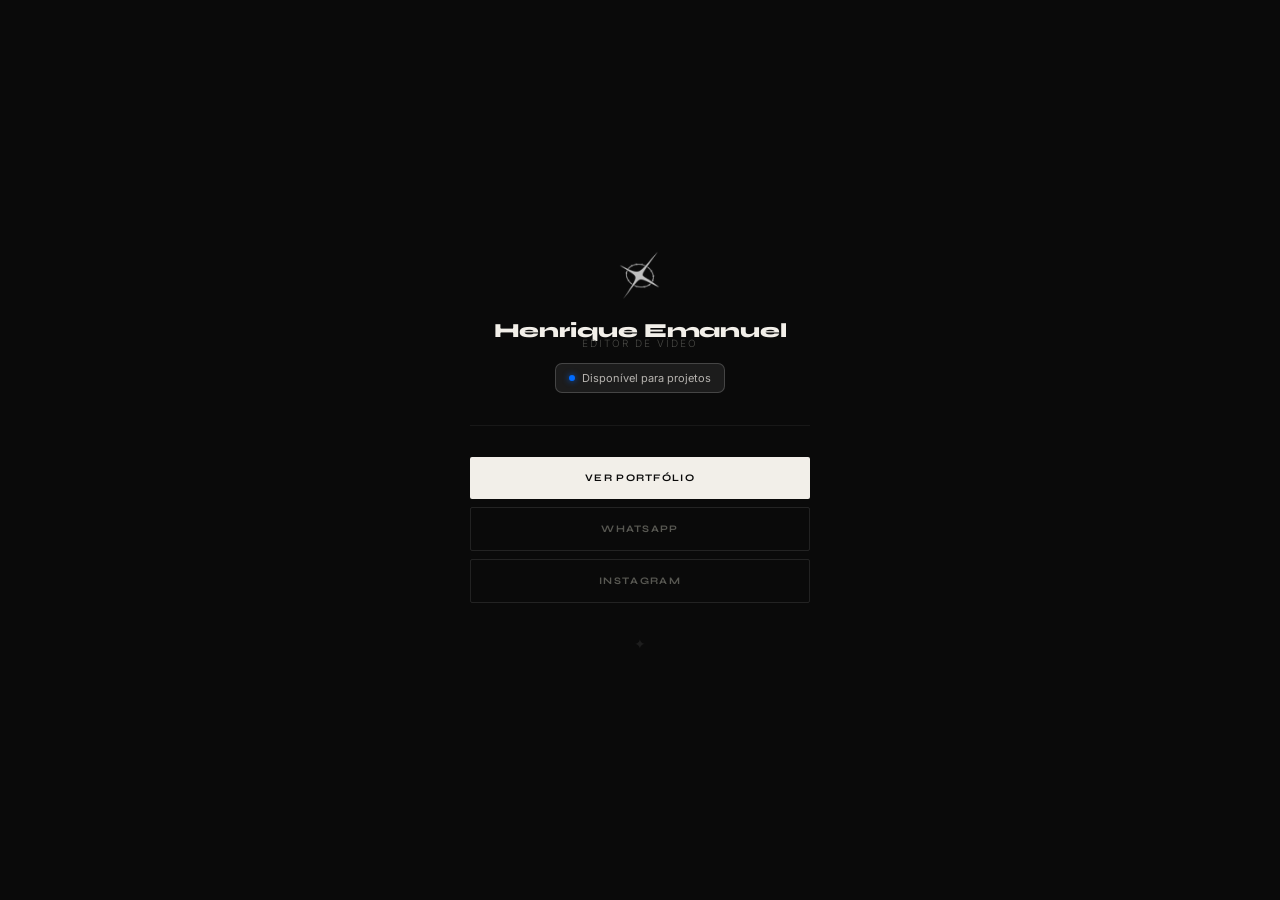
==== links.html @ 3430595b "Update links.html" ====
<!DOCTYPE html>
<html lang="pt-BR">
<head>
<meta charset="UTF-8">
<meta name="viewport" content="width=device-width, initial-scale=1.0">
<title>Henrique Emanuel — Links</title>
<meta name="description" content="Links oficiais de Henrique Emanuel, editor de vídeos especializado em conteúdo estratégico, estética visual e resultados.">
<link rel="canonical" href="https://henriquemnl7.github.io/henriqueemanuel-/links.html">
<meta property="og:type" content="website">
<meta property="og:title" content="Henrique Emanuel — Links">
<meta property="og:description" content="Acesse portfólio, Instagram e contato oficial de Henrique Emanuel.">
<meta property="og:url" content="https://henriquemnl7.github.io/henriqueemanuel-/links.html">
<meta property="og:site_name" content="Henrique Emanuel">
<meta property="og:image" content="https://henriquemnl7.github.io/henriqueemanuel-/assets/og-image.png">
<meta property="og:image:width" content="1200">
<meta property="og:image:height" content="630">
<meta property="og:image:alt" content="Henrique Emanuel — Links oficiais">
<meta name="twitter:card" content="summary_large_image">
<meta name="twitter:title" content="Henrique Emanuel — Links">
<meta name="twitter:description" content="Portfólio, Instagram e contato oficial de Henrique Emanuel.">
<meta name="twitter:image" content="https://henriquemnl7.github.io/henriqueemanuel-/assets/og-image.png">
<link rel="icon" href="assets/favicon.svg" type="image/svg+xml">
<script type="application/ld+json">
{
  "@context": "https://schema.org",
  "@type": "ProfilePage",
  "name": "Henrique Emanuel — Links",
  "url": "https://henriquemnl7.github.io/henriqueemanuel-/links.html",
  "mainEntity": {
    "@type": "Person",
    "name": "Henrique Emanuel",
    "jobTitle": "Editor de vídeos",
    "url": "https://henriquemnl7.github.io/henriqueemanuel-/",
    "sameAs": ["https://www.instagram.com/henr7que.editor"]
  }
}
</script>
<link href="https://fonts.googleapis.com/css2?family=Syne:wght@700;800&family=Inter:wght@300;400&display=swap" rel="stylesheet">
<style>
*, *::before, *::after { margin:0; padding:0; box-sizing:border-box; }
body {
  background: #0a0a0a;
  color: #f2efe9;
  font-family: 'Inter', sans-serif;
  min-height: 100svh;
  display: flex;
  align-items: center;
  justify-content: center;
  padding: 48px 24px;
  -webkit-font-smoothing: antialiased;
}

.container {
  width: 100%;
  max-width: 340px;
  display: flex;
  flex-direction: column;
  align-items: center;
  gap: 32px;
}

.profile {
  display: flex;
  flex-direction: column;
  align-items: center;
  gap: 14px;
  text-align: center;
}

.logo-wrap {
  width: 56px; height: 56px;
  display: flex; align-items: center; justify-content: center;
}

.logo-wrap img {
  width: 100%; height: 100%;
  object-fit: contain;
  filter: brightness(0) invert(1);
  opacity: 0.75;
}

.profile-name {
  font-family: 'Syne', sans-serif;
  font-weight: 800;
  font-size: 20px;
  letter-spacing: -0.01em;
  color: #f2efe9;
}

.profile-role {
  font-family: 'Inter', sans-serif;
  font-weight: 300;
  font-size: 10px;
  letter-spacing: 0.2em;
  text-transform: uppercase;
  color: #4a4a46;
  margin-top: -6px;
}

.badge {
  display: inline-flex;
  align-items: center;
  gap: 7px;
  background: rgba(255,255,255,0.075);
  border: 0.5px solid rgba(255,255,255,0.18);
  border-radius: 7px;
  padding: 7px 13px;
  font-family: 'Inter', sans-serif;
  font-size: 11px;
  font-weight: 400;
  color: rgba(242,239,233,0.72);
}

.badge-dot {
  width: 6px; height: 6px;
  border-radius: 50%;
  background: #006BFF;
  box-shadow: 0 0 6px rgba(0,107,255,0.8);
  flex-shrink: 0;
}

.divider {
  width: 100%;
  height: 0.5px;
  background: rgba(255,255,255,0.06);
}

.links {
  width: 100%;
  display: flex;
  flex-direction: column;
  gap: 8px;
}

.link-btn {
  display: flex;
  align-items: center;
  justify-content: center;
  width: 100%;
  padding: 15px 20px;
  border-radius: 2px;
  text-decoration: none;
  font-family: 'Syne', sans-serif;
  font-weight: 700;
  font-size: 10px;
  letter-spacing: 0.13em;
  text-transform: uppercase;
  transition: opacity .2s, border-color .2s, color .2s;
}

.link-primary {
  background: #f2efe9;
  color: #0a0a0a;
}
.link-primary:hover { opacity: 0.84; }

.link-outline {
  background: transparent;
  color: #585852;
  border: 0.5px solid rgba(255,255,255,0.1);
}
.link-outline:hover {
  color: #f2efe9;
  border-color: rgba(255,255,255,0.28);
}

.star {
  font-size: 14px;
  color: rgba(255,255,255,0.08);
}
</style>
</head>
<body>
<div class="container">

  <div class="profile">
    <div class="logo-wrap">
      <img src="[data-uri]" alt="Henrique Emanuel">
    </div>
    <div>
      <p class="profile-name">Henrique Emanuel</p>
      <p class="profile-role">Editor de Vídeo</p>
    </div>
    <div class="badge">
      <span class="badge-dot"></span>
      Disponível para projetos
    </div>
  </div>

  <div class="divider"></div>

  <div class="links">
    <a href="index.html" class="link-btn link-primary">Ver Portfólio</a>
    <a href="https://wa.me/5583996275255" target="_blank" rel="noopener" class="link-btn link-outline">WhatsApp</a>
    <a href="https://instagram.com/henr7que.editor" target="_blank" rel="noopener" class="link-btn link-outline">Instagram</a>
  </div>

  <div class="star">✦</div>

</div>
</body>
</html>
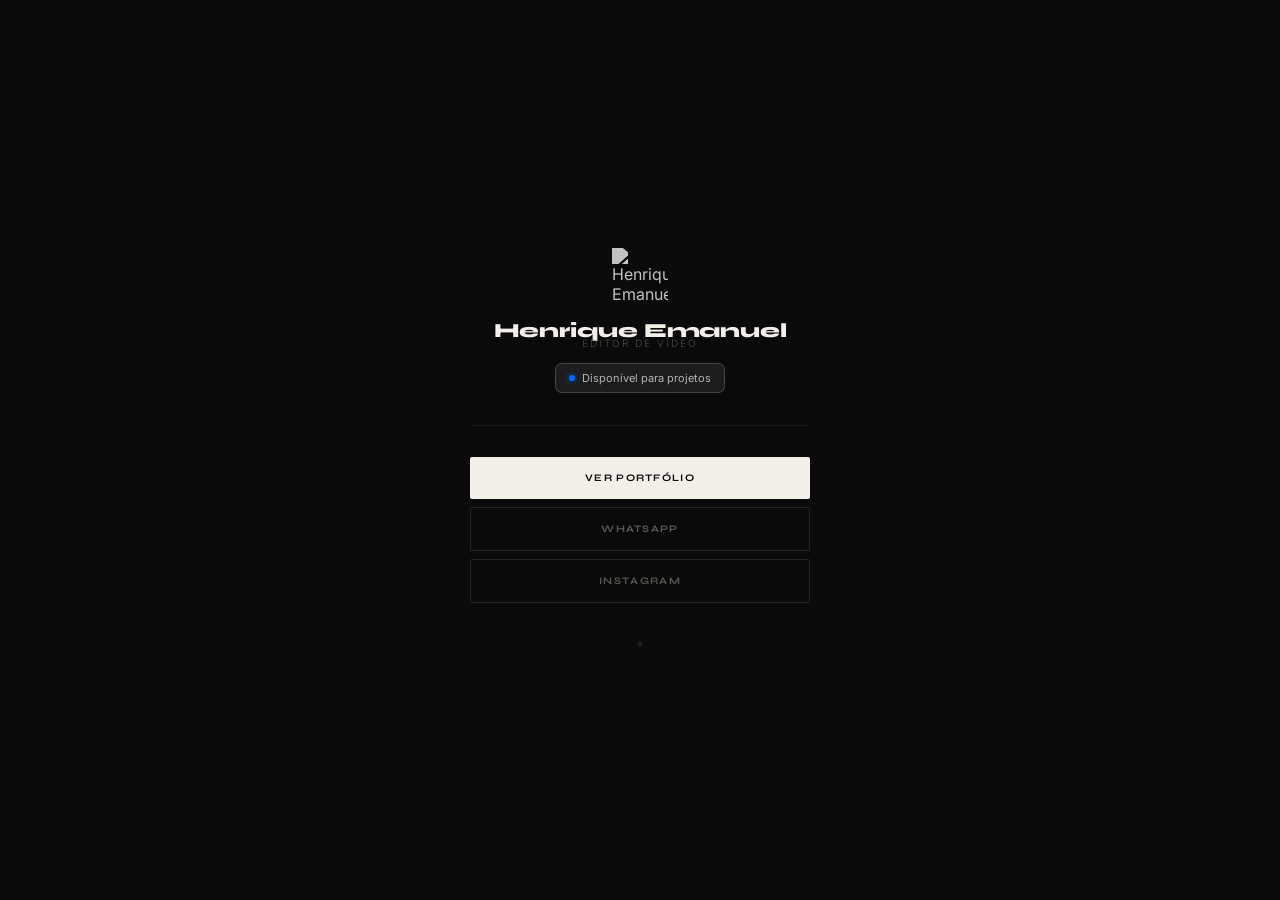
==== commit 494149bb: "Update links.html" ====
--- a/links.html
+++ b/links.html
@@ -175,7 +175,7 @@
 
   <div class="profile">
     <div class="logo-wrap">
-      <img src="[data-uri]" alt="Henrique Emanuel">
+      <img src="assets/logo-symbol.webp" alt="Henrique Emanuel" width="64" height="64" decoding="async" fetchpriority="high">
     </div>
     <div>
       <p class="profile-name">Henrique Emanuel</p>
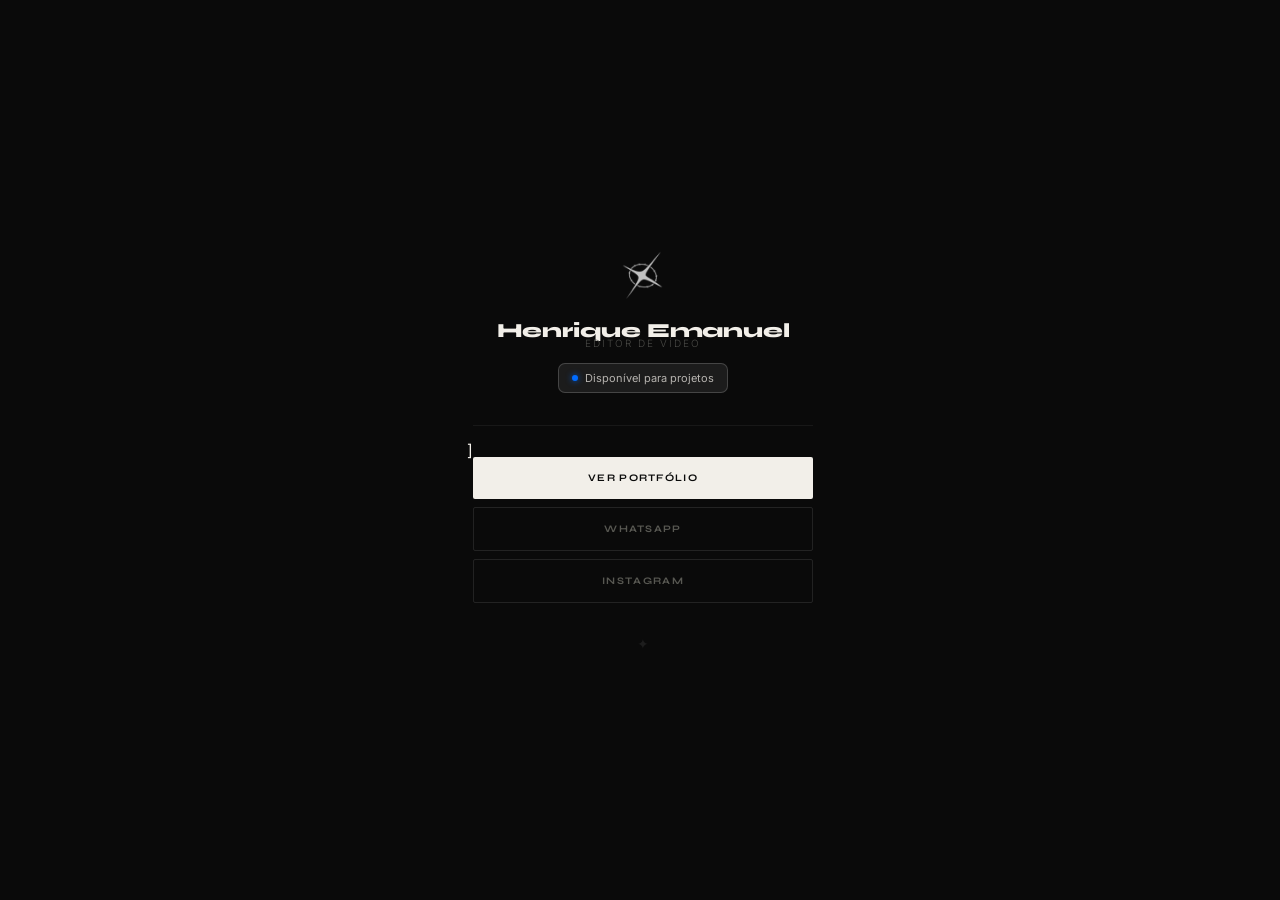
==== commit 8420ead7: "Update links.html" ====
--- a/links.html
+++ b/links.html
@@ -1,4 +1,6 @@
-<!DOCTYPE html>
+
+
+]<!DOCTYPE html>
 <html lang="pt-BR">
 <head>
 <meta charset="UTF-8">
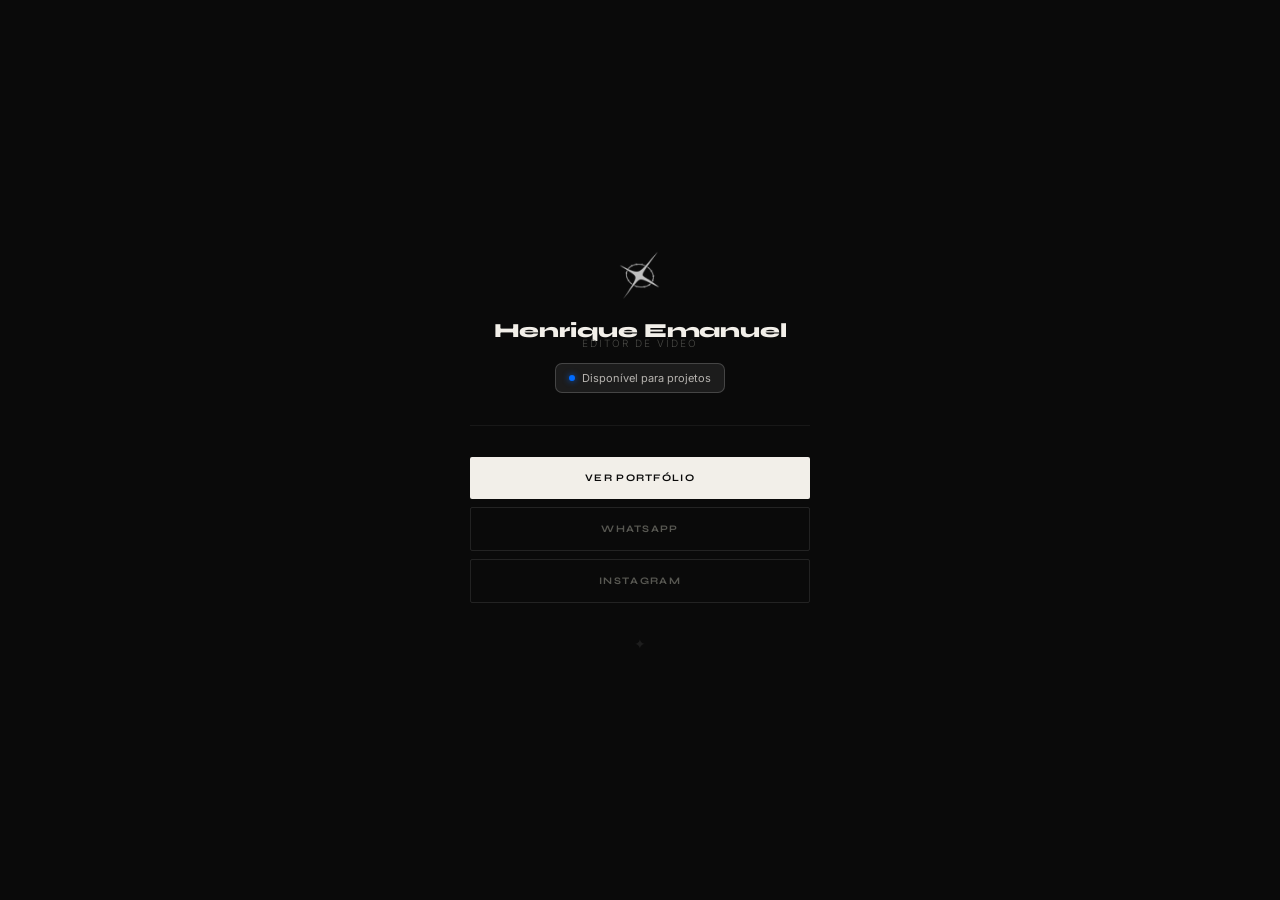
==== commit 985aa500: "Update links.html" ====
--- a/links.html
+++ b/links.html
@@ -1,6 +1,4 @@
-
-
-]<!DOCTYPE html>
+<!DOCTYPE html>
 <html lang="pt-BR">
 <head>
 <meta charset="UTF-8">
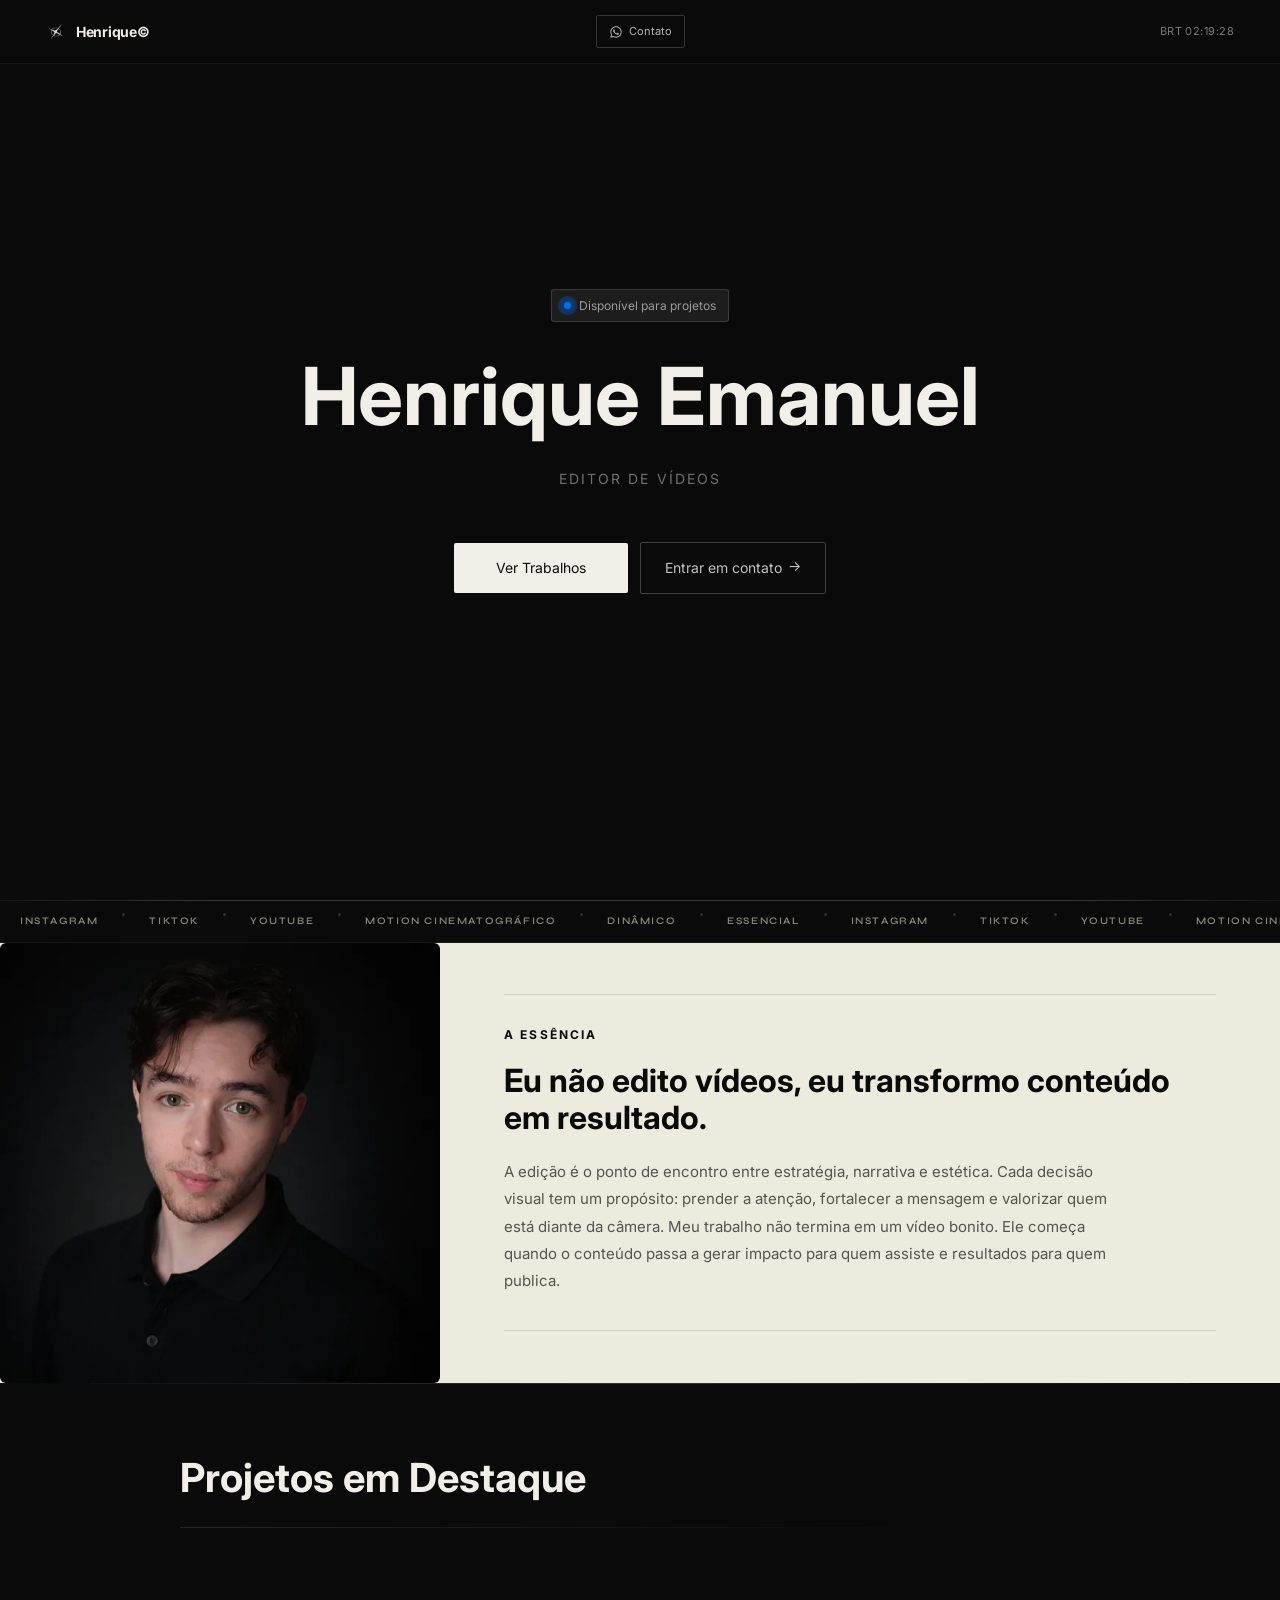
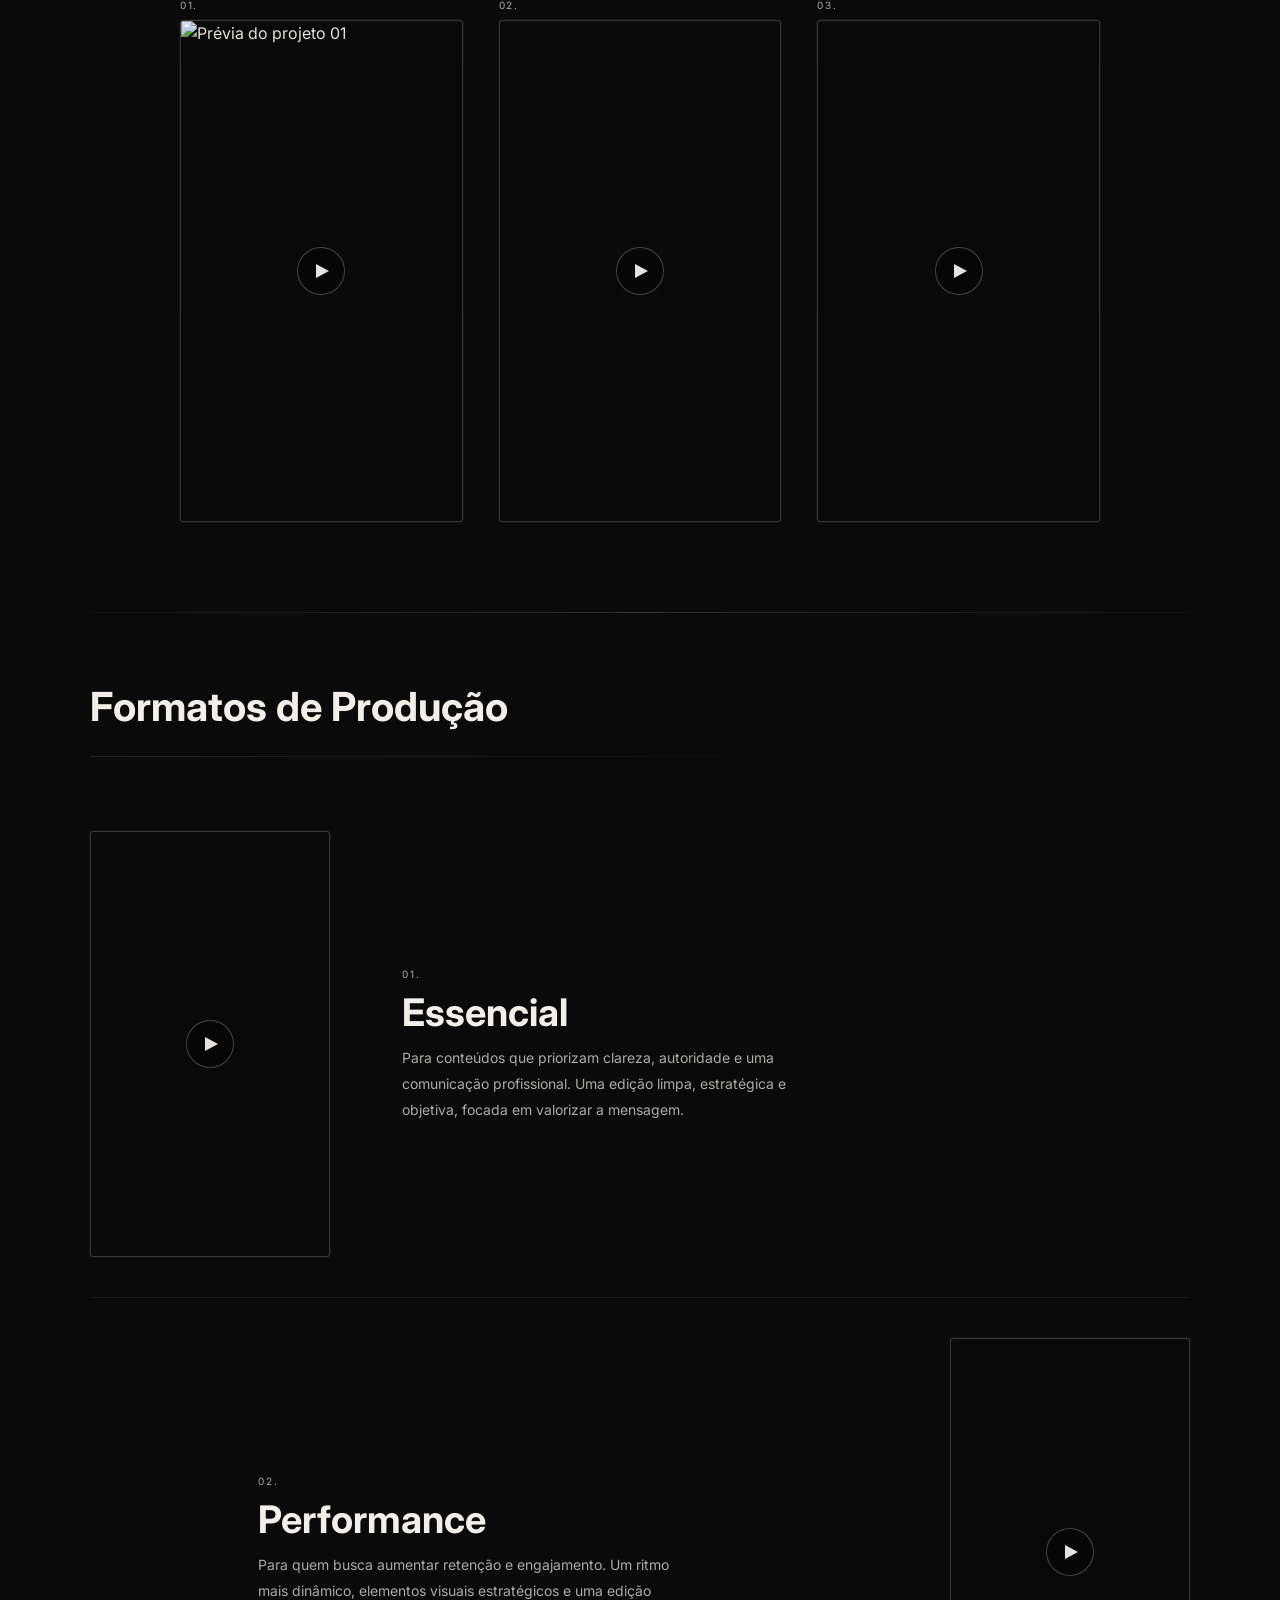
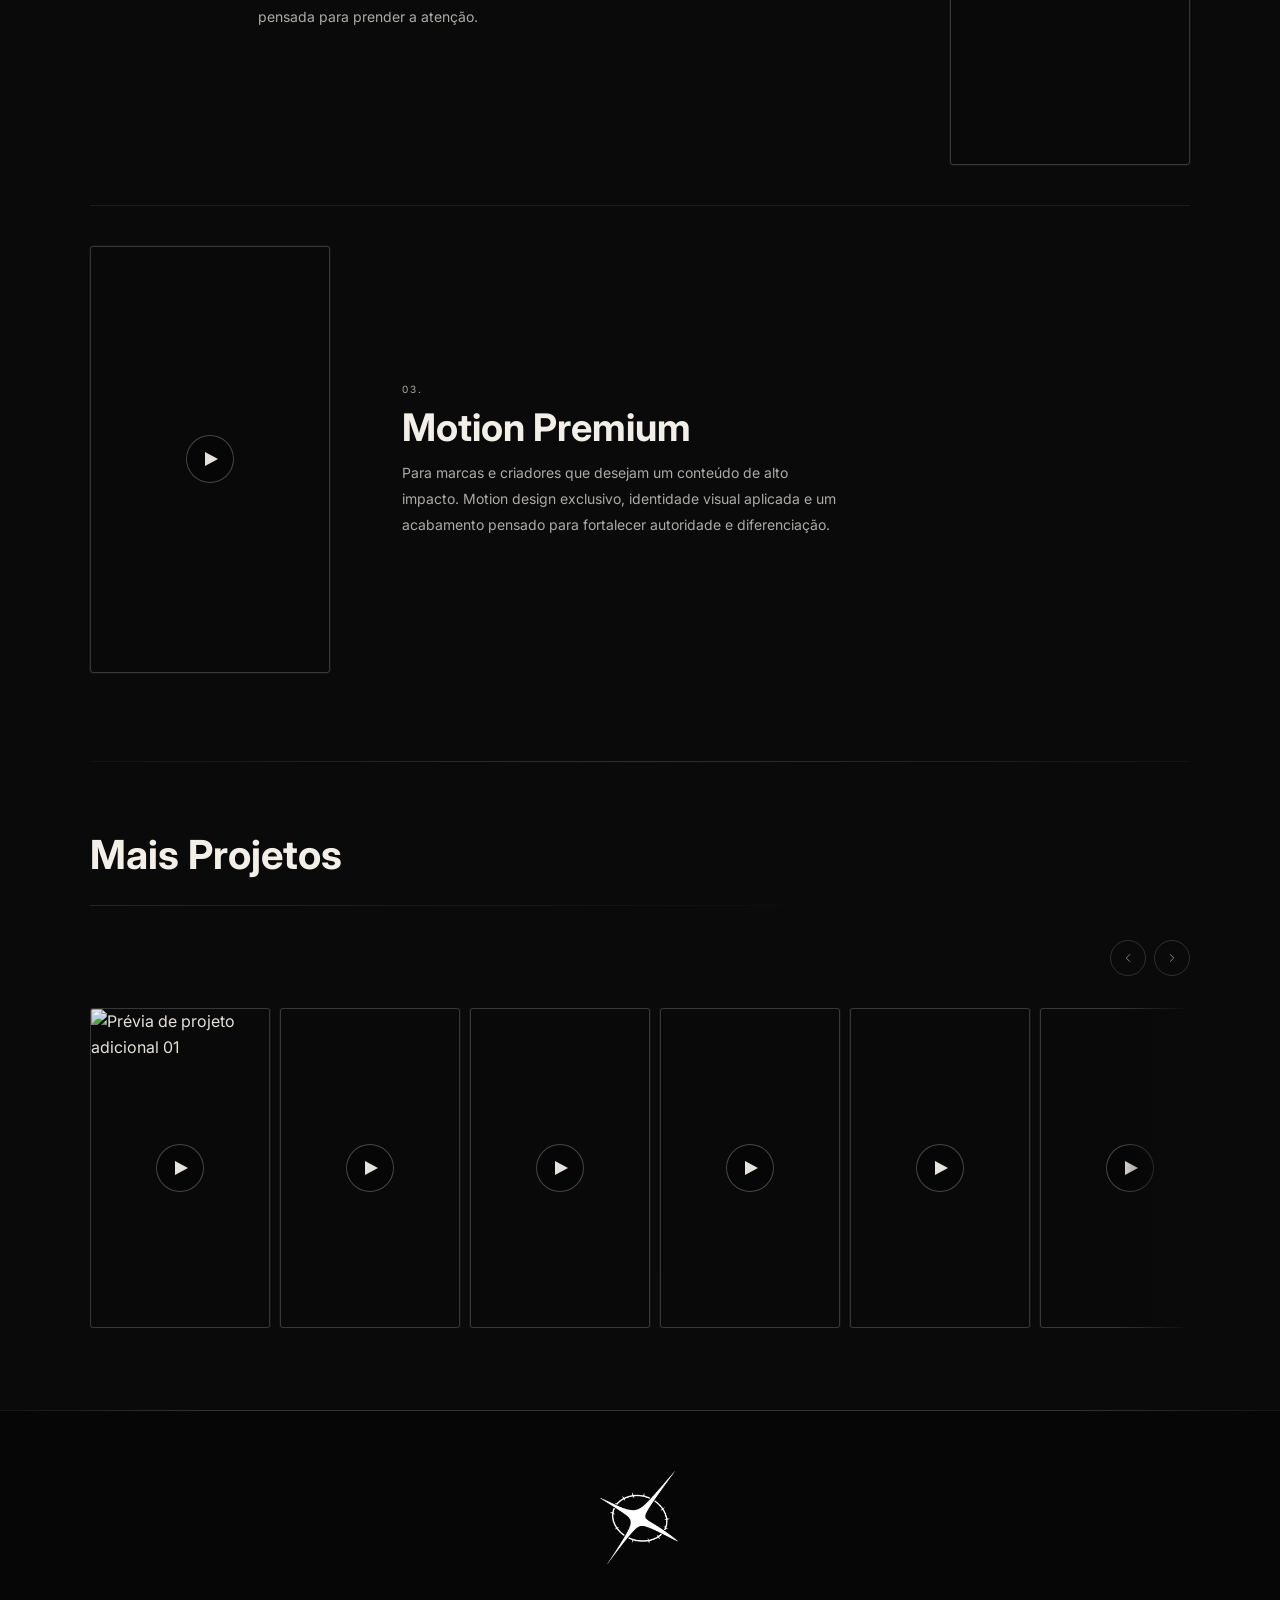
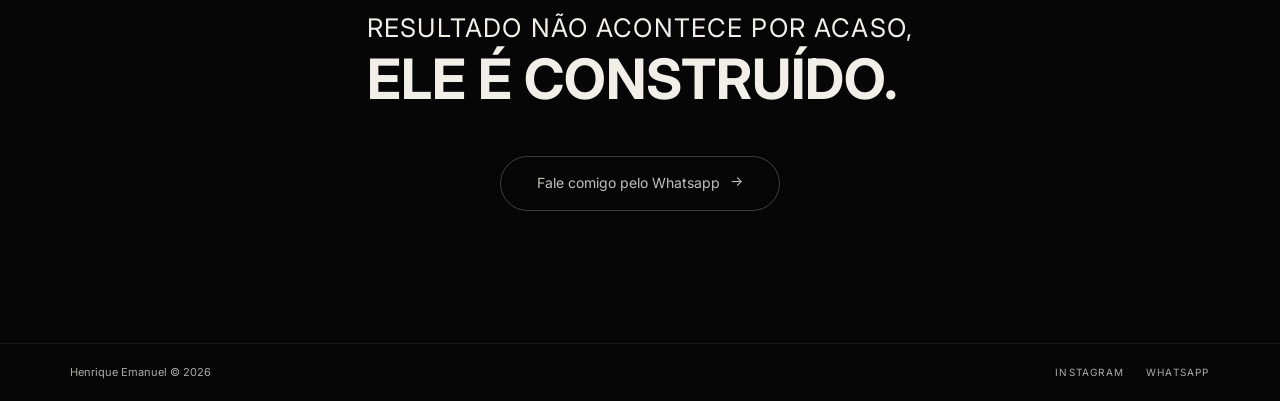
==== commit 1ad9f79f: "Update links.html" ====
--- a/links.html
+++ b/links.html
@@ -3,201 +3,1947 @@
 <head>
 <meta charset="UTF-8">
 <meta name="viewport" content="width=device-width, initial-scale=1.0">
-<title>Henrique Emanuel — Links</title>
-<meta name="description" content="Links oficiais de Henrique Emanuel, editor de vídeos especializado em conteúdo estratégico, estética visual e resultados.">
-<link rel="canonical" href="https://henriquemnl7.github.io/henriqueemanuel-/links.html">
+<title>Henrique Emanuel — Editor de Vídeo</title>
+<meta name="description" content="Portfólio de Henrique Emanuel, editor de vídeos. Projetos, formatos de produção e contato para edição estratégica de vídeos.">
+<link rel="canonical" href="https://henriquemnl7.github.io/henriqueemanuel-/">
 <meta property="og:type" content="website">
-<meta property="og:title" content="Henrique Emanuel — Links">
-<meta property="og:description" content="Acesse portfólio, Instagram e contato oficial de Henrique Emanuel.">
-<meta property="og:url" content="https://henriquemnl7.github.io/henriqueemanuel-/links.html">
+<meta property="og:title" content="Henrique Emanuel — Editor de Vídeos">
+<meta property="og:description" content="Portfólio de Henrique Emanuel, editor de vídeos. Edição estratégica, narrativa e estética para transformar conteúdo em resultado.">
+<meta property="og:url" content="https://henriquemnl7.github.io/henriqueemanuel-/">
 <meta property="og:site_name" content="Henrique Emanuel">
 <meta property="og:image" content="https://henriquemnl7.github.io/henriqueemanuel-/assets/og-image.png">
 <meta property="og:image:width" content="1200">
 <meta property="og:image:height" content="630">
-<meta property="og:image:alt" content="Henrique Emanuel — Links oficiais">
+<meta property="og:image:alt" content="Henrique Emanuel — Editor de vídeos">
 <meta name="twitter:card" content="summary_large_image">
-<meta name="twitter:title" content="Henrique Emanuel — Links">
-<meta name="twitter:description" content="Portfólio, Instagram e contato oficial de Henrique Emanuel.">
+<meta name="twitter:title" content="Henrique Emanuel — Editor de Vídeos">
+<meta name="twitter:description" content="Projetos, formatos de produção e contato com Henrique Emanuel, editor de vídeos.">
 <meta name="twitter:image" content="https://henriquemnl7.github.io/henriqueemanuel-/assets/og-image.png">
 <link rel="icon" href="assets/favicon.svg" type="image/svg+xml">
 <script type="application/ld+json">
 {
   "@context": "https://schema.org",
-  "@type": "ProfilePage",
-  "name": "Henrique Emanuel — Links",
-  "url": "https://henriquemnl7.github.io/henriqueemanuel-/links.html",
-  "mainEntity": {
-    "@type": "Person",
-    "name": "Henrique Emanuel",
-    "jobTitle": "Editor de vídeos",
-    "url": "https://henriquemnl7.github.io/henriqueemanuel-/",
-    "sameAs": ["https://www.instagram.com/henr7que.editor"]
-  }
+  "@type": "Person",
+  "name": "Henrique Emanuel",
+  "jobTitle": "Editor de vídeos",
+  "url": "https://henriquemnl7.github.io/henriqueemanuel-/",
+  "sameAs": ["https://www.instagram.com/henr7que.editor"],
+  "knowsAbout": ["Edição de vídeo", "Vídeos para redes sociais", "Motion design"]
 }
 </script>
-<link href="https://fonts.googleapis.com/css2?family=Syne:wght@700;800&family=Inter:wght@300;400&display=swap" rel="stylesheet">
+<link rel="preconnect" href="https://fonts.googleapis.com">
+<link rel="preconnect" href="https://fonts.gstatic.com" crossorigin>
+<link rel="preconnect" href="https://i.ytimg.com">
+<link rel="preconnect" href="https://www.youtube-nocookie.com">
+<link href="https://fonts.googleapis.com/css2?family=Syne:wght@400;600;700;800&family=Inter:wght@300;400;500;700&display=swap" rel="stylesheet">
 <style>
+
+/* RESET */
 *, *::before, *::after { margin:0; padding:0; box-sizing:border-box; }
+html { scroll-behavior:smooth; }
 body {
   background: #0a0a0a;
   color: #f2efe9;
   font-family: 'Inter', sans-serif;
-  min-height: 100svh;
+  font-size: 16px;
+  line-height: 1.6;
+  overflow-x: hidden;
+  -webkit-font-smoothing: antialiased;
+}
+
+/* TOKENS */
+:root {
+  --black:   #0a0a0a;
+  --black3:  #060606;
+  --cream:   #edeade;
+  --white:   #f2efe9;
+  --gray:    #888880;
+  --gray2:   #555550;
+  --gray3:   #333330;
+  --blue:    #006BFF;
+  --max-w:   1100px;
+  --px:      clamp(20px, 5.5vw, 80px);
+  --py:      clamp(72px, 10vw, 120px);
+}
+
+/* TOPBAR */
+.topbar {
+  position: fixed;
+  top: 0; left: 0; right: 0;
+  z-index: 300;
+  height: 64px;
+  padding: 0 clamp(18px, 5.2vw, 46px);
+  display: grid;
+  grid-template-columns: minmax(0, 1fr) auto minmax(0, 1fr);
+  align-items: center;
+  background: rgba(10,10,10,0.88);
+  backdrop-filter: blur(16px);
+  -webkit-backdrop-filter: blur(16px);
+  border-bottom: 0.5px solid rgba(255,255,255,0.07);
+}
+
+.topbar-logo {
+  display: flex;
+  align-items: center;
+  grid-column: 1;
+  justify-self: start;
+  min-width: 0;
+  gap: 10px;
+  text-decoration: none;
+}
+
+.topbar-logo img {
+  width: 20px; height: 20px;
+  object-fit: contain;
+  filter: brightness(0) invert(1);
+  opacity: 0.85;
+}
+
+.topbar-name {
+  font-family: 'Inter', sans-serif;
+  font-weight: 700;
+  font-size: 14px;
+  line-height: 1;
+  letter-spacing: -0.02em;
+  color: #f2efe9;
+}
+
+.topbar-clock {
+  font-family: 'Inter', sans-serif;
+  grid-column: 3;
+  justify-self: end;
+  font-size: clamp(10px, 2.8vw, 11px);
+  font-weight: 400;
+  color: rgba(255,255,255,0.45);
+  letter-spacing: 0.04em;
+  white-space: nowrap;
+}
+
+.topbar-contact {
+  display: flex;
+  align-items: center;
+  grid-column: 2;
+  grid-row: 1;
+  justify-self: center;
+  gap: 6px;
+  background: transparent;
+  border: 0.5px solid rgba(255,255,255,0.18);
+  border-radius: 2px;
+  padding: 7px 12px;
+  font-family: 'Inter', sans-serif;
+  font-size: 11px;
+  font-weight: 400;
+  color: rgba(255,255,255,0.7);
+  text-decoration: none;
+  transition: border-color .2s, color .2s;
+}
+.topbar-contact:hover {
+  border-color: rgba(255,255,255,0.45);
+  color: #f2efe9;
+}
+.topbar-contact svg {
+  width: 14px; height: 14px;
+  fill: currentColor;
+  flex-shrink: 0;
+}
+
+/* HERO */
+.hero-sticky-wrapper {
+  position: sticky;
+  top: 0;
+  z-index: 1;
+  height: 100dvh;
+  min-height: 100dvh;
+  overflow: hidden;
+}
+
+.hero {
+  width: 100%;
+  height: 100%;
+  min-height: 100dvh;
+  background: var(--black);
   display: flex;
   align-items: center;
   justify-content: center;
-  padding: 48px 24px;
-  -webkit-font-smoothing: antialiased;
-}
-
-.container {
+  position: relative;
+  overflow: hidden;
+}
+
+/* Foto hero — só desktop */
+.hero-photo {
+  position: absolute;
+  top: 0; right: 0;
+  width: 50%;
+  height: 100%;
+  object-fit: cover;
+  object-position: top center;
+  opacity: 0.2;
+  mask-image:
+    linear-gradient(to left, rgba(0,0,0,0.8) 0%, transparent 68%),
+    linear-gradient(to bottom, rgba(0,0,0,1) 55%, transparent 100%);
+  -webkit-mask-image:
+    linear-gradient(to left, rgba(0,0,0,0.8) 0%, transparent 68%),
+    linear-gradient(to bottom, rgba(0,0,0,1) 55%, transparent 100%);
+  mask-composite: intersect;
+  -webkit-mask-composite: destination-in;
+  display: none;
+}
+
+.hero-inner {
+  position: relative;
+  z-index: 2;
   width: 100%;
-  max-width: 340px;
+  max-width: 900px;
+  padding: 64px var(--px) clamp(56px, 9vh, 96px);
   display: flex;
   flex-direction: column;
   align-items: center;
-  gap: 32px;
-}
-
-.profile {
+  justify-content: center;
+  text-align: center;
+  transform: translateY(3vh);
+}
+
+/* Badge */
+.hero-badge {
+  display: inline-flex;
+  align-items: center;
+  justify-content: center;
+  gap: 8px;
+  background: rgba(255,255,255,0.08);
+  border: 0.5px solid rgba(255,255,255,0.14);
+  border-radius: 3px;
+  padding: 6px 12px;
+  font-family: 'Inter', sans-serif;
+  font-size: 12px;
+  font-weight: 400;
+  color: rgba(255,255,255,0.56);
+  letter-spacing: 0;
+  margin-bottom: clamp(26px, 5.2vw, 36px);
+  width: fit-content;
+}
+
+.badge-dot {
+  position: relative;
+  width: 7px; height: 7px;
+  border-radius: 50%;
+  background: var(--blue);
+  box-shadow: 0 0 8px rgba(0,107,255,0.85);
+  flex-shrink: 0;
+}
+
+.badge-dot::after {
+  content: "";
+  position: absolute;
+  inset: -6px;
+  border-radius: inherit;
+  background: rgba(0,107,255,0.24);
+  animation: badgePulse 1.8s ease-out infinite;
+}
+
+@keyframes badgePulse {
+  0% { transform: scale(0.45); opacity: 0.95; }
+  70% { transform: scale(1.55); opacity: 0; }
+  100% { transform: scale(1.55); opacity: 0; }
+}
+
+/* Nome */
+.hero-name {
+  font-family: 'Inter', sans-serif;
+  font-weight: 700;
+  font-size: clamp(52px, 15.4vw, 92px);
+  line-height: 0.93;
+  letter-spacing: 0;
+  color: #f2efe9;
+  margin-bottom: clamp(24px, 4.8vw, 34px);
+}
+
+/* Cargo */
+.hero-role {
+  font-family: 'Inter', sans-serif;
+  font-weight: 400;
+  font-size: clamp(11px, 3vw, 14px);
+  letter-spacing: 0.15em;
+  text-transform: uppercase;
+  color: rgba(255,255,255,0.42);
+  margin-bottom: clamp(34px, 6.5vw, 52px);
+}
+
+/* Botões */
+.hero-actions {
+  display: flex;
+  flex-direction: column;
+  align-items: stretch;
+  gap: 12px;
+  width: 100%;
+  max-width: 820px;
+}
+
+.btn-primary {
+  display: flex;
+  align-items: center;
+  justify-content: center;
+  background: #f2efe9;
+  color: #0a0a0a;
+  font-family: 'Inter', sans-serif;
+  font-weight: 400;
+  font-size: 14px;
+  letter-spacing: 0;
+  text-transform: none;
+  padding: 14px 24px;
+  border-radius: 2px;
+  text-decoration: none;
+  transition: opacity .2s;
+  width: 100%;
+  text-align: center;
+}
+.btn-primary:hover { opacity: 0.86; }
+
+.btn-secondary {
+  display: flex;
+  align-items: center;
+  justify-content: center;
+  gap: 6px;
+  background: transparent;
+  color: rgba(255,255,255,0.75);
+  font-family: 'Inter', sans-serif;
+  font-weight: 400;
+  font-size: 14px;
+  letter-spacing: 0;
+  text-transform: none;
+  padding: 14px 24px;
+  border-radius: 2px;
+  border: 0.5px solid rgba(255,255,255,0.22);
+  text-decoration: none;
+  transition: border-color .2s, color .2s;
+  width: 100%;
+  text-align: center;
+}
+.btn-secondary:hover {
+  border-color: rgba(255,255,255,0.5);
+  color: #f2efe9;
+}
+
+.btn-secondary span {
+  position: relative;
+  top: -2px;
+}
+
+/* HERO SCROLL ANCHOR */
+.hero-scroll-space {
+  height: 0;
+  background: var(--black);
+  position: relative;
+  z-index: 2;
+}
+
+/* TICKER */
+.ticker-wrap {
+  margin-top: 0;
+  overflow: hidden;
+  background: var(--black);
+  border-top: 0;
+  border-bottom: 0.5px solid rgba(255,255,255,0.06);
+  padding: 13px 0;
+  position: relative;
+  z-index: 2;
+}
+
+.ticker-wrap::before {
+  content: '';
+  position: absolute;
+  top: 0;
+  left: 0;
+  width: 100%;
+  height: 1px;
+  background: linear-gradient(
+    to right,
+    rgba(255,255,255,0.06),
+    rgba(255,255,255,0.18) 16%,
+    rgba(255,255,255,0.18) 84%,
+    rgba(255,255,255,0.06)
+  );
+  pointer-events: none;
+}
+
+.ticker-track {
+  display: flex;
+  width: max-content;
+  animation: ticker 26s linear infinite;
+}
+
+.ticker-item {
+  font-family: 'Syne', sans-serif;
+  font-size: 10px;
+  font-weight: 600;
+  letter-spacing: 0.16em;
+  text-transform: uppercase;
+  color: var(--gray);
+  padding: 0 20px;
+  white-space: nowrap;
+}
+
+.ticker-sep {
+  display: inline-block;
+  width: 3px; height: 3px;
+  border-radius: 50%;
+  background: var(--gray3);
+  vertical-align: middle;
+  margin: 0 4px;
+}
+
+@keyframes ticker {
+  0%   { transform: translateX(0); }
+  100% { transform: translateX(-50%); }
+}
+
+/* ESSENCIA */
+.essencia {
+  background: var(--cream);
+  position: relative;
+  z-index: 2;
+  display: flex;
+  flex-direction: column;
+  padding-top: clamp(42px, 8vw, 68px);
+}
+
+/* Mobile: foto com padding lateral e topo */
+.essencia-head {
+  order: 1;
+  padding: 0 clamp(24px, 6vw, 54px);
+}
+
+.essencia-photo-wrap {
+  order: 2;
+  padding: clamp(10px, 2.8vw, 18px) clamp(24px, 6vw, 54px) 0;
+  aspect-ratio: 1.22 / 1;
+  overflow: hidden;
+  border-radius: 6px;
+}
+
+.essencia-photo-wrap img {
+  width: 100%;
+  height: 100%;
+  object-fit: cover;
+  object-position: top center;
+  display: block;
+  border-radius: 6px;
+}
+
+.essencia-text {
+  order: 3;
+  display: flex;
+  flex-direction: column;
+  padding: clamp(26px, 6vw, 42px) clamp(24px, 6vw, 54px) clamp(42px, 6vw, 68px);
+}
+
+.ess-divider {
+  height: 0.5px;
+  background: rgba(0,0,0,0.12);
+  margin-bottom: clamp(20px, 4vw, 30px);
+}
+
+.ess-label {
+  font-family: 'Inter', sans-serif;
+  font-weight: 700;
+  font-size: 12px;
+  letter-spacing: 0.18em;
+  text-transform: uppercase;
+  color: var(--black);
+  margin-bottom: clamp(12px, 2.4vw, 18px);
+}
+
+.ess-frase {
+  font-family: 'Inter', sans-serif;
+  font-weight: 700;
+  font-size: clamp(17px, 4.35vw, 32px);
+  line-height: 1.16;
+  letter-spacing: 0;
+  color: var(--black);
+  margin-bottom: clamp(20px, 4vw, 30px);
+  max-width: 690px;
+}
+
+.ess-frase span {
+  display: inline;
+  white-space: normal;
+}
+
+.ess-corpo {
+  font-family: 'Inter', sans-serif;
+  font-weight: 400;
+  font-size: 15px;
+  line-height: 1.82;
+  color: #555550;
+  margin-bottom: 0;
+  max-width: 620px;
+}
+
+.ess-corpo + .ess-corpo {
+  margin-top: 0.42em;
+}
+
+.ess-divider-bot {
+  height: 0.5px;
+  background: rgba(0,0,0,0.12);
+  margin-top: clamp(26px, 5vw, 40px);
+}
+
+/* SECTION */
+.section {
+  padding: var(--py) var(--px);
+  position: relative;
+  z-index: 2;
+}
+
+.section-inner {
+  max-width: var(--max-w);
+  margin: 0 auto;
+}
+
+.sec-eyebrow {
+  font-family: 'Inter', sans-serif;
+  font-weight: 400;
+  font-size: 10px;
+  letter-spacing: 0.22em;
+  text-transform: uppercase;
+  color: var(--gray2);
+  margin-bottom: 14px;
+}
+
+.sec-title {
+  font-family: 'Syne', sans-serif;
+  font-weight: 800;
+  line-height: 0.96;
+  letter-spacing: -0.03em;
+  color: var(--white);
+  font-size: clamp(36px, 7vw, 72px);
+  margin-bottom: clamp(36px, 5vw, 56px);
+}
+
+/* SECTION */
+.video-card {
+  position: relative;
+  aspect-ratio: 9/16;
+  border-radius: 3px;
+  overflow: hidden;
+  cursor: pointer;
+  background: transparent;
+  display: block;
+  border: 0;
+  box-shadow: none;
+}
+
+.video-thumb {
+  width: 100%; height: 100%;
+  object-fit: cover;
+  display: block;
+  transition: transform 0.45s ease, opacity 0.3s ease;
+}
+
+.video-card:hover .video-thumb {
+  transform: scale(1.04);
+  opacity: 0.8;
+}
+
+.video-overlay {
+  position: absolute;
+  inset: 0;
+  display: flex;
+  align-items: center;
+  justify-content: center;
+  background: rgba(0,0,0,0.06);
+  transition: background 0.3s;
+}
+
+.video-card:hover .video-overlay { background: rgba(0,0,0,0.2); }
+
+.play-btn {
+  width: 48px; height: 48px;
+  border-radius: 50%;
+  background: rgba(5,5,5,0.6);
+  border: 0.5px solid rgba(255,255,255,0.25);
+  display: flex;
+  align-items: center;
+  justify-content: center;
+  transition: transform 0.22s, background 0.22s;
+}
+
+.video-card:hover .play-btn {
+  transform: scale(1.1);
+  background: rgba(5,5,5,0.9);
+}
+
+.play-tri {
+  width: 0; height: 0;
+  border-style: solid;
+  border-width: 7px 0 7px 13px;
+  border-color: transparent transparent transparent rgba(242,239,233,0.95);
+  margin-left: 3px;
+}
+
+/* LIGHTBOX */
+.lightbox {
+  display: flex;
+  position: fixed;
+  inset: 0;
+  background: rgba(4,4,4,0.97);
+  z-index: 1000;
+  align-items: center;
+  justify-content: center;
+  padding: clamp(52px, 8vh, 72px) 20px clamp(48px, 7vh, 64px);
+  opacity: 0;
+  pointer-events: none;
+  overscroll-behavior: contain;
+  transition: opacity 0.24s ease;
+}
+.lightbox.open {
+  opacity: 1;
+  pointer-events: auto;
+}
+
+.lb-open {
+  position: fixed;
+  width: 100%;
+  overflow: hidden;
+}
+
+.lb-inner {
+  position: relative;
+  width: min(
+    360px,
+    calc(100vw - 40px),
+    calc((100vh - 136px) * 0.5625)
+  );
+  max-width: 100%;
+}
+
+.lb-video {
+  aspect-ratio: 9/16;
+  border-radius: 3px;
+  overflow: hidden;
+  background: #0a0a0a;
+}
+
+.lb-video iframe {
+  width: 100%; height: 100%;
+  border: none; display: block;
+}
+
+.lb-close {
+  position: absolute;
+  top: -42px; right: 0;
+  background: none; border: none;
+  color: rgba(255,255,255,0.55);
+  font-family: 'Syne', sans-serif;
+  font-size: 10px; font-weight: 600;
+  letter-spacing: 0.12em; text-transform: uppercase;
+  cursor: pointer; padding: 8px 0;
+  transition: color 0.2s;
+}
+.lb-close:hover { color: #f2efe9; }
+
+.lb-sound {
+  position: absolute;
+  bottom: -38px; right: 0;
+  background: none; border: none;
+  color: rgba(255,255,255,0.45);
+  font-family: 'Inter', sans-serif;
+  font-size: 11px; font-weight: 400;
+  cursor: pointer; padding: 6px 0;
+  transition: color 0.2s;
+}
+.lb-sound:hover { color: #f2efe9; }
+
+@media (min-width: 768px) {
+  .lb-inner {
+    width: min(
+      420px,
+      calc(100vw - 48px),
+      calc((100vh - 150px) * 0.5625)
+    );
+  }
+}
+
+/* SECTION */
+.dest-grid {
   display: flex;
   flex-direction: column;
   align-items: center;
-  gap: 14px;
+  gap: clamp(46px, 12vw, 72px);
+}
+
+.portfolio-section {
+  background: var(--black);
+  padding-top: clamp(58px, 9vw, 104px);
+  padding-bottom: clamp(86px, 13vw, 140px);
+}
+
+.portfolio-section .section-inner {
+  max-width: min(100%, 920px);
+}
+
+.section-main-title,
+.portfolio-title {
+  font-family: 'Inter', sans-serif;
+  font-weight: 700;
+  font-size: clamp(26px, 6.6vw, 40px);
+  line-height: 1.08;
+  letter-spacing: 0;
+  color: #f2efe9;
+  margin-bottom: clamp(30px, 7vw, 50px);
+}
+
+.dest-item {
+  width: min(78vw, 304px);
+}
+
+.dest-num {
+  display: block;
+  font-family: 'Inter', sans-serif;
+  font-weight: 400;
+  font-size: 10px;
+  line-height: 1;
+  letter-spacing: 0.16em;
+  color: rgba(242,239,233,0.7);
+  margin-bottom: 10px;
+}
+
+.dest-item .video-card {
+  width: 100%;
+}
+
+#destaques .video-card,
+#formatos .video-card,
+#galeria .video-card {
+  border: 0.5px solid rgba(242,239,233,0.2);
+  box-shadow: 0 0 0 1px rgba(242,239,233,0.035);
+}
+
+.dest-item .video-card:focus-visible {
+  outline: 1px solid rgba(242,239,233,0.72);
+  outline-offset: 5px;
+}
+
+/* FORMATOS */
+.fmt-list {
+  display: flex;
+  flex-direction: column;
+}
+
+.section-separator {
+  height: 0.5px;
+  background: rgba(255,255,255,0.22);
+  margin-bottom: clamp(20px, 4vw, 30px);
+}
+
+#formatos {
+  padding-top: clamp(48px, 8vw, 88px);
+}
+
+#formatos .section-separator {
+  margin-bottom: clamp(16px, 3vw, 26px);
+}
+
+.fmt-item {
+  display: flex;
+  flex-direction: column;
+  align-items: center;
+  gap: 24px;
+  padding: clamp(32px, 5vw, 56px) 0;
+  border-bottom: 0.5px solid rgba(255,255,255,0.07);
+}
+.fmt-item:last-child { border-bottom: none; }
+
+.fmt-vid { width: 100%; max-width: 200px; }
+
+.fmt-info {
+  width: 100%;
+  max-width: 620px;
+  text-align: left;
+}
+
+.fmt-num {
+  font-family: 'Inter', sans-serif;
+  font-weight: 400;
+  font-size: 10px;
+  letter-spacing: 0.18em;
+  color: rgba(242,239,233,0.7);
+  margin-bottom: 10px;
+}
+
+.fmt-nome {
+  font-family: 'Inter', sans-serif;
+  font-weight: 700;
+  font-size: clamp(22px, 4.5vw, 38px);
+  line-height: 1.08;
+  letter-spacing: 0;
+  color: #f2efe9;
+  margin-bottom: 12px;
+}
+
+.fmt-desc {
+  font-family: 'Inter', sans-serif;
+  font-weight: 400;
+  font-size: 14px;
+  line-height: 1.85;
+  color: rgba(242,239,233,0.7);
+  max-width: 440px;
+  margin: 0;
+}
+
+/* GALERIA */
+.gal-header {
+  display: flex;
+  align-items: flex-end;
+  justify-content: space-between;
+  margin-bottom: clamp(24px, 3.5vw, 40px);
+}
+
+.gal-nav { display: flex; gap: 8px; }
+
+.gal-arr {
+  width: 36px; height: 36px;
+  border-radius: 50%;
+  border: 0.5px solid rgba(255,255,255,0.15);
+  background: transparent;
+  display: flex; align-items: center; justify-content: center;
+  cursor: pointer;
+  transition: border-color .2s, background .2s;
+}
+.gal-arr:hover {
+  border-color: rgba(255,255,255,0.4);
+  background: rgba(255,255,255,0.04);
+}
+.gal-arr svg {
+  width: 14px; height: 14px;
+  stroke: rgba(255,255,255,0.55);
+  fill: none; stroke-width: 1.5;
+  stroke-linecap: round; stroke-linejoin: round;
+  transition: stroke .2s;
+}
+.gal-arr:hover svg { stroke: rgba(255,255,255,0.9); }
+
+.gal-viewport {
+  overflow-x: auto;
+  overflow-y: hidden;
+  position: relative;
+  cursor: grab;
+  scroll-snap-type: x mandatory;
+  -webkit-overflow-scrolling: touch;
+  scrollbar-width: none;
+}
+.gal-viewport::-webkit-scrollbar { display: none; }
+.gal-viewport:active { cursor: grabbing; }
+
+.gal-viewport::after {
+  content: '';
+  position: absolute;
+  right: 0; top: 0; bottom: 0;
+  width: 72px;
+  background: linear-gradient(to right, transparent, var(--black));
+  pointer-events: none;
+  z-index: 2;
+}
+
+.gal-track {
+  display: flex;
+  gap: 10px;
+  width: max-content;
+}
+
+.gal-card {
+  flex-shrink: 0;
+  width: clamp(120px, 26vw, 180px);
+  scroll-snap-align: start;
+}
+
+#galeria {
+  padding-bottom: clamp(46px, 7vw, 82px);
+}
+
+/* CTA FINAL */
+.cta-section {
+  background: var(--black3);
+  padding: clamp(42px, 7vw, 110px) var(--px) clamp(86px, 11vw, 132px);
+  display: flex;
+  flex-direction: column;
+  align-items: center;
   text-align: center;
-}
-
-.logo-wrap {
-  width: 56px; height: 56px;
-  display: flex; align-items: center; justify-content: center;
-}
-
-.logo-wrap img {
-  width: 100%; height: 100%;
+  position: relative;
+  z-index: 2;
+  overflow: hidden;
+  isolation: isolate;
+}
+
+.cta-section::before {
+  content: '';
+  width: min(100%, 820px);
+  height: 0.5px;
+  background: rgba(255,255,255,0.18);
+  margin-bottom: clamp(38px, 7vw, 64px);
+  flex-shrink: 0;
+}
+
+.cta-logo {
+  width: clamp(78px, 18vw, 104px);
+  height: clamp(78px, 18vw, 104px);
   object-fit: contain;
   filter: brightness(0) invert(1);
-  opacity: 0.75;
-}
-
-.profile-name {
-  font-family: 'Syne', sans-serif;
-  font-weight: 800;
-  font-size: 20px;
-  letter-spacing: -0.01em;
+  opacity: 1;
+  margin-bottom: clamp(24px, 4.5vw, 38px);
+  position: relative;
+  z-index: 1;
+}
+
+.cta-frase {
+  position: relative;
+  z-index: 1;
+  width: min(100%, 860px);
+  margin-bottom: clamp(38px, 5.6vw, 56px);
+  display: flex;
+  flex-direction: column;
+  align-items: center;
+  gap: clamp(6px, 1vw, 10px);
+}
+
+.cta-line1 {
+  font-family: 'Inter', sans-serif;
+  font-weight: 400;
+  font-size: clamp(12px, 3.25vw, 31px);
+  line-height: 1.2;
+  letter-spacing: 0.045em;
+  text-transform: uppercase;
   color: #f2efe9;
-}
-
-.profile-role {
-  font-family: 'Inter', sans-serif;
-  font-weight: 300;
-  font-size: 10px;
-  letter-spacing: 0.2em;
+  display: block;
+  max-width: 1040px;
+}
+
+.cta-line2 {
+  font-family: 'Inter', sans-serif;
+  font-weight: 700;
+  font-size: clamp(28px, 7.1vw, 78px);
+  line-height: 0.98;
+  letter-spacing: 0;
   text-transform: uppercase;
-  color: #4a4a46;
-  margin-top: -6px;
-}
-
-.badge {
+  color: #f2efe9;
+  display: block;
+  white-space: nowrap;
+}
+
+.cta-line2 span {
+  display: inline;
+}
+
+.cta-btn {
   display: inline-flex;
   align-items: center;
-  gap: 7px;
-  background: rgba(255,255,255,0.075);
-  border: 0.5px solid rgba(255,255,255,0.18);
-  border-radius: 7px;
-  padding: 7px 13px;
+  gap: 10px;
+  background: transparent;
+  color: rgba(242,239,233,0.8);
+  border: 0.5px solid rgba(255,255,255,0.22);
+  border-radius: 100px;
+  padding: 15px 36px;
+  font-family: 'Inter', sans-serif;
+  font-weight: 400;
+  font-size: 14px;
+  letter-spacing: 0;
+  text-transform: none;
+  text-decoration: none;
+  position: relative; z-index: 1;
+  transition: background .22s, border-color .22s, color .22s;
+}
+
+.cta-btn-arrow {
+  display: inline-block;
+  position: relative;
+  top: -2px;
+}
+
+.cta-btn:hover {
+  background: rgba(255,255,255,0.05);
+  border-color: rgba(255,255,255,0.45);
+  color: #f2efe9;
+}
+
+
+/* RODAPE */
+.rodape {
+  background: var(--black);
+  border-top: 0.5px solid rgba(255,255,255,0.06);
+  padding: 20px var(--px);
+  display: flex;
+  align-items: center;
+  justify-content: space-between;
+  flex-wrap: wrap;
+  gap: 12px;
+  position: relative;
+  z-index: 2;
+}
+
+.rodape-nome {
   font-family: 'Inter', sans-serif;
   font-size: 11px;
   font-weight: 400;
-  color: rgba(242,239,233,0.72);
-}
-
-.badge-dot {
-  width: 6px; height: 6px;
-  border-radius: 50%;
-  background: #006BFF;
-  box-shadow: 0 0 6px rgba(0,107,255,0.8);
+  color: var(--gray3);
+}
+
+.rodape-links {
+  display: flex;
+  gap: 22px;
+}
+
+.rodape-links a {
+  font-family: 'Syne', sans-serif;
+  font-size: 10px;
+  font-weight: 600;
+  letter-spacing: 0.12em;
+  text-transform: uppercase;
+  color: var(--gray3);
+  text-decoration: none;
+  transition: color .2s;
+}
+.rodape-links a:hover { color: var(--white); }
+
+/* FADE-UP */
+.fade-up {
+  opacity: 0;
+  transform: translateY(20px);
+  transition: opacity 0.65s ease, transform 0.65s ease;
+}
+.fade-up.visible { opacity: 1; transform: translateY(0); }
+
+/* ENTRADA INICIAL */
+.page-loading .hero-badge,
+.page-loading .hero-name,
+.page-loading .hero-role,
+.page-loading .hero-actions {
+  opacity: 0;
+  transform: translateY(24px);
+}
+
+.page-ready .hero-badge,
+.page-ready .hero-name,
+.page-ready .hero-role,
+.page-ready .hero-actions {
+  opacity: 1;
+  transform: translateY(0);
+  transition:
+    opacity 0.9s cubic-bezier(0.22, 1, 0.36, 1),
+    transform 0.9s cubic-bezier(0.22, 1, 0.36, 1);
+}
+
+.page-ready .hero-badge { transition-delay: 0s; }
+.page-ready .hero-name { transition-delay: 0.12s; }
+.page-ready .hero-role { transition-delay: 0.24s; }
+.page-ready .hero-actions { transition-delay: 0.36s; }
+
+.intro-playing.page-ready .hero-badge,
+.intro-playing.page-ready .hero-name,
+.intro-playing.page-ready .hero-role,
+.intro-playing.page-ready .hero-actions {
+  animation: introRise 0.9s cubic-bezier(0.22, 1, 0.36, 1) both;
+}
+
+.intro-playing.page-ready .hero-badge { animation-delay: 0s; }
+.intro-playing.page-ready .hero-name { animation-delay: 0.12s; }
+.intro-playing.page-ready .hero-role { animation-delay: 0.24s; }
+.intro-playing.page-ready .hero-actions { animation-delay: 0.36s; }
+
+@keyframes introRise {
+  from {
+    opacity: 0;
+    transform: translateY(24px);
+  }
+
+  to {
+    opacity: 1;
+    transform: translateY(0);
+  }
+}
+
+@media (prefers-reduced-motion: reduce) {
+  .fade-up,
+  .page-loading .hero-badge,
+  .page-loading .hero-name,
+  .page-loading .hero-role,
+  .page-loading .hero-actions,
+  .page-ready .hero-badge,
+  .page-ready .hero-name,
+  .page-ready .hero-role,
+  .page-ready .hero-actions {
+    animation: none;
+    opacity: 1;
+    transform: none;
+    transition: none;
+  }
+}
+
+/* SECTION */
+@media (min-width: 768px) {
+  /* Hero */
+  .hero-photo { display: block; }
+  .hero { align-items: flex-end; }
+  .hero-inner {
+    align-items: flex-start;
+    text-align: left;
+    max-width: var(--max-w);
+    padding: 52px var(--px) clamp(64px, 12vh, 120px);
+    transform: none;
+  }
+  .hero-actions { flex-direction: row; }
+  .btn-primary, .btn-secondary { width: auto; }
+
+  /* Essência 50/50 */
+  .essencia {
+    display: grid;
+    grid-template-columns: 420px 1fr;
+    grid-template-rows: auto 1fr;
+    align-items: stretch;
+    min-height: 600px;
+    padding-top: 0;
+  }
+
+  .essencia-head {
+    grid-column: 2;
+    grid-row: 1;
+    padding: clamp(48px, 6vw, 72px) clamp(44px, 5vw, 68px) 0;
+  }
+
+  .essencia-photo-wrap {
+    padding: 0;
+    grid-column: 1;
+    grid-row: 1 / span 2;
+    height: 100%;
+    aspect-ratio: unset;
+    border-radius: 0;
+  }
+
+  .essencia-photo-wrap img {
+    width: 100%;
+    height: 100%;
+    aspect-ratio: unset;
+    object-fit: cover;
+  }
+
+  .essencia-text {
+    grid-column: 2;
+    grid-row: 2;
+    display: flex;
+    flex-direction: column;
+    justify-content: start;
+    padding: clamp(24px, 3vw, 36px) clamp(44px, 5vw, 68px) clamp(48px, 6vw, 72px);
+  }
+
+  /* Destaques */
+  .dest-grid {
+    display: grid;
+    grid-template-columns: repeat(3, 1fr);
+    align-items: start;
+    gap: clamp(24px, 3vw, 36px);
+  }
+  .dest-item {
+    width: 100%;
+  }
+
+  /* Formatos */
+  .fmt-item {
+    flex-direction: row;
+    align-items: center;
+    gap: clamp(40px, 6vw, 72px);
+  }
+  .fmt-item.rev { flex-direction: row-reverse; }
+  .fmt-vid {
+    width: clamp(160px, 20vw, 240px);
+    max-width: none;
+    flex-shrink: 0;
+  }
+  .fmt-info { text-align: left; }
+  .fmt-desc { margin: 0; }
+}
+
+@media (min-width: 1024px) {
+  .essencia { grid-template-columns: 460px 1fr; }
+}
+
+
+/* SECTION */
+.hero-photo { display: none !important; }
+
+@media (min-width: 768px) {
+  .hero {
+    justify-content: center !important;
+    align-items: center !important;
+  }
+
+  .hero-inner {
+    max-width: min(100%, 1280px) !important;
+    align-items: center !important;
+    text-align: center !important;
+    margin: 0 auto !important;
+    padding: 64px var(--px) clamp(56px, 9vh, 96px) !important;
+    transform: none !important;
+  }
+
+  .hero-name {
+    font-size: clamp(66px, 6.25vw, 112px) !important;
+    line-height: 0.95 !important;
+    letter-spacing: 0 !important;
+    white-space: nowrap !important;
+  }
+
+  .hero-name br { display: none !important; }
+  .hero-role { text-align: center !important; }
+
+  .hero-actions {
+    flex-direction: row !important;
+    justify-content: center !important;
+    align-items: center !important;
+    width: auto !important;
+    max-width: none !important;
+  }
+
+  .btn-primary,
+  .btn-secondary {
+    width: auto !important;
+    min-width: 174px;
+  }
+
+  .essencia {
+    min-height: auto !important;
+    grid-template-columns: 440px 1fr !important;
+  }
+
+  .essencia-head {
+    padding: clamp(34px, 4vw, 52px) clamp(40px, 5vw, 64px) 0 !important;
+  }
+
+  .essencia-text {
+    padding: clamp(10px, 1.4vw, 18px) clamp(40px, 5vw, 64px) clamp(38px, 4vw, 58px) !important;
+    justify-content: flex-start !important;
+  }
+
+  .ess-label {
+    margin-bottom: 0 !important;
+  }
+
+  .ess-frase { margin-bottom: clamp(16px, 2vw, 22px) !important; }
+  .ess-divider-bot { margin-top: clamp(24px, 3vw, 36px) !important; }
+}
+
+@media (max-width: 767px) {
+  .cta-line1 { font-size: clamp(11px, 3.05vw, 14px) !important; }
+  .cta-line2 { font-size: clamp(30px, 8.7vw, 40px) !important; }
+}
+
+/* SISTEMA VISUAL FINAL */
+.section-switch-line {
+  width: 100%;
+  height: 1px;
+  background: linear-gradient(
+    to right,
+    rgba(255,255,255,0.03),
+    rgba(255,255,255,0.16),
+    rgba(255,255,255,0.03)
+  );
+  margin-bottom: clamp(40px, 5.4vw, 72px) !important;
   flex-shrink: 0;
 }
 
-.divider {
+.section-title-line {
+  width: min(100%, 760px);
+  height: 1px;
+  margin-top: clamp(20px, 2.4vw, 28px) !important;
+  background: linear-gradient(
+    to right,
+    rgba(255,255,255,0.11),
+    rgba(255,255,255,0.055),
+    rgba(255,255,255,0)
+  );
+}
+
+.section-heading-block {
+  margin-bottom: clamp(44px, 5.8vw, 72px) !important;
+}
+
+.section-heading-block .section-main-title,
+.section-heading-block .portfolio-title {
+  margin-bottom: 0;
+}
+
+.section-boundary {
+  background: var(--black);
+  padding: 0 var(--px);
+}
+
+.section-boundary .section-inner {
+  max-width: var(--max-w);
+}
+
+.section-boundary .section-switch-line {
+  margin-bottom: 0 !important;
+}
+
+.portfolio-section {
+  padding-top: clamp(42px, 5.6vw, 76px) !important;
+  padding-bottom: clamp(58px, 7vw, 90px) !important;
+  background: var(--black) !important;
+}
+
+#formatos,
+#galeria {
+  padding-top: clamp(42px, 5.6vw, 76px) !important;
+  background: var(--black) !important;
+}
+
+#formatos {
+  padding-bottom: clamp(42px, 5vw, 64px) !important;
+}
+
+#formatos .section-heading-block {
+  margin-bottom: clamp(30px, 4.2vw, 50px) !important;
+}
+
+#formatos .fmt-item {
+  padding-top: clamp(24px, 3.8vw, 40px) !important;
+  padding-bottom: clamp(24px, 3.8vw, 40px) !important;
+}
+
+#formatos .fmt-item:first-child {
+  padding-top: clamp(10px, 2vw, 24px) !important;
+}
+
+#formatos .fmt-item:last-child {
+  padding-bottom: clamp(10px, 2vw, 24px) !important;
+}
+
+#galeria {
+  padding-bottom: clamp(62px, 6.4vw, 92px) !important;
+  background: var(--black) !important;
+  position: relative;
+  z-index: 3;
+  overflow: hidden;
+}
+
+.gal-title-block {
+  flex: 1;
+  min-width: 0;
+}
+
+.gal-header {
+  margin-bottom: clamp(70px, 8vw, 112px) !important;
+}
+
+.gal-nav {
+  align-self: flex-end;
+  margin-bottom: clamp(14px, 2vw, 22px);
+  transform: translateY(calc(100% + clamp(30px, 4.8vw, 56px)));
+  position: relative;
+  z-index: 4;
+}
+
+.gal-title-block .section-title-line {
+  width: min(100%, 760px);
+}
+
+.cta-switch-wrap {
+  background: var(--black3);
+  padding: 0;
+  position: relative;
+  z-index: 3;
+}
+
+.cta-switch-wrap .section-switch-line {
+  display: block;
   width: 100%;
-  height: 0.5px;
-  background: rgba(255,255,255,0.06);
-}
-
-.links {
-  width: 100%;
-  display: flex;
-  flex-direction: column;
-  gap: 8px;
-}
-
-.link-btn {
-  display: flex;
-  align-items: center;
-  justify-content: center;
-  width: 100%;
-  padding: 15px 20px;
-  border-radius: 2px;
-  text-decoration: none;
-  font-family: 'Syne', sans-serif;
-  font-weight: 700;
-  font-size: 10px;
-  letter-spacing: 0.13em;
-  text-transform: uppercase;
-  transition: opacity .2s, border-color .2s, color .2s;
-}
-
-.link-primary {
-  background: #f2efe9;
-  color: #0a0a0a;
-}
-.link-primary:hover { opacity: 0.84; }
-
-.link-outline {
-  background: transparent;
-  color: #585852;
-  border: 0.5px solid rgba(255,255,255,0.1);
-}
-.link-outline:hover {
-  color: #f2efe9;
-  border-color: rgba(255,255,255,0.28);
-}
-
-.star {
-  font-size: 14px;
-  color: rgba(255,255,255,0.08);
+  max-width: none;
+  height: 1px;
+  margin: 0 !important;
+  opacity: 1;
+  background: linear-gradient(
+    to right,
+    rgba(255,255,255,0.06),
+    rgba(255,255,255,0.18) 16%,
+    rgba(255,255,255,0.18) 84%,
+    rgba(255,255,255,0.06)
+  );
+}
+
+.cta-section {
+  padding-top: clamp(30px, 4.2vw, 52px) !important;
+  background: var(--black3);
+}
+
+.hero,
+.ticker-wrap,
+.section-boundary {
+  background: var(--black);
+}
+
+.rodape {
+  background: var(--black3);
+}
+
+.essencia {
+  background: var(--cream);
+}
+
+.cta-section::before {
+  display: none;
+}
+
+.cta-logo {
+  width: clamp(88px, 14vw, 112px);
+  height: clamp(88px, 14vw, 112px);
+}
+
+.cta-frase {
+  width: max-content !important;
+  max-width: calc(100vw - (var(--px) * 2)) !important;
+  margin-bottom: clamp(34px, 5vw, 50px) !important;
+  display: inline-grid !important;
+  justify-items: stretch !important;
+  align-items: start !important;
+  gap: clamp(4px, 0.8vw, 8px) !important;
+  text-align: left !important;
+}
+
+.cta-line1 {
+  font-size: clamp(12px, 2vw, 29px) !important;
+  white-space: nowrap !important;
+  width: 100% !important;
+  text-align: justify !important;
+  text-align-last: justify !important;
+}
+
+.cta-line2 {
+  font-size: clamp(28px, 4.35vw, 62px) !important;
+  white-space: nowrap !important;
+  width: 100% !important;
+  text-align: left !important;
+}
+
+.rodape-nome,
+.rodape-links a {
+  font-family: 'Inter', sans-serif;
+  font-weight: 400;
+  color: rgba(242,239,233,0.7);
+}
+
+@media (max-width: 767px) {
+  .hero-name {
+    display: inline-block !important;
+    width: max-content !important;
+    max-width: calc(100vw - (var(--px) * 2)) !important;
+    text-align: left !important;
+  }
+
+  .hero-name-line {
+    display: block;
+    width: max-content;
+    transform-origin: left center;
+  }
+
+  .hero-name-line-top {
+    letter-spacing: 0;
+    transform: scaleX(var(--hero-name-top-scale, 1));
+  }
+
+  .hero-name-line-bottom {
+    letter-spacing: 0;
+    transform: scaleX(var(--hero-name-bottom-scale, 1));
+  }
+
+  .hero-name br { display: none !important; }
+
+  .section-title-line,
+  .section-switch-line {
+    width: 100%;
+  }
+
+  .section-switch-line {
+    margin-bottom: clamp(32px, 9vw, 46px) !important;
+  }
+
+  .cta-switch-wrap .section-switch-line {
+    margin-bottom: 0 !important;
+  }
+
+  .section-heading-block {
+    margin-bottom: clamp(38px, 10vw, 56px) !important;
+  }
+
+  .gal-header {
+    margin-bottom: clamp(52px, 14vw, 74px) !important;
+  }
+
+  .cta-line1 {
+    font-size: clamp(10.5px, 2.9vw, 13px) !important;
+  }
+
+  .cta-line2 {
+    font-size: clamp(27px, 7vw, 29px) !important;
+  }
 }
 </style>
 </head>
-<body>
-<div class="container">
-
-  <div class="profile">
-    <div class="logo-wrap">
-      <img src="assets/logo-symbol.webp" alt="Henrique Emanuel" width="64" height="64" decoding="async" fetchpriority="high">
+<body class="page-loading">
+
+<!-- TOPBAR -->
+<header class="topbar">
+  <a href="#" class="topbar-logo">
+    <img src="assets/logo-symbol.webp" alt="Henrique Emanuel" width="64" height="64" decoding="async" fetchpriority="high">
+    <span class="topbar-name">Henrique©</span>
+  </a>
+  <span class="topbar-clock" id="relogio"></span>
+  <a href="https://wa.me/5583996275255" target="_blank" rel="noopener" class="topbar-contact">
+    <svg viewBox="0 0 32 32" aria-hidden="true"><path d="M16.04 3C8.86 3 3.03 8.83 3.03 16c0 2.29.6 4.52 1.74 6.48L3 29l6.7-1.76A12.94 12.94 0 0 0 16.04 29C23.21 29 29 23.17 29 16S23.21 3 16.04 3Zm0 23.78c-2.04 0-4.03-.55-5.76-1.6l-.41-.24-3.98 1.04 1.06-3.87-.27-.43A10.74 10.74 0 0 1 5.25 16c0-5.95 4.84-10.78 10.79-10.78 5.94 0 10.76 4.83 10.76 10.78 0 5.94-4.82 10.78-10.76 10.78Zm5.9-8.07c-.32-.16-1.9-.94-2.2-1.05-.29-.11-.51-.16-.72.16-.21.32-.83 1.05-1.02 1.27-.19.21-.38.24-.7.08-.32-.16-1.37-.51-2.61-1.62-.96-.86-1.61-1.93-1.8-2.25-.19-.32-.02-.5.14-.66.15-.15.32-.38.48-.56.16-.19.21-.32.32-.54.11-.21.05-.4-.03-.56-.08-.16-.72-1.74-.99-2.39-.26-.62-.53-.54-.72-.55h-.62c-.21 0-.56.08-.86.4-.29.32-1.13 1.11-1.13 2.7s1.16 3.13 1.32 3.34c.16.21 2.28 3.48 5.52 4.88.77.33 1.37.53 1.84.68.77.24 1.48.21 2.04.13.62-.09 1.9-.78 2.17-1.53.27-.75.27-1.4.19-1.53-.08-.13-.29-.21-.61-.37Z"/></svg>
+    Contato
+  </a>
+</header>
+
+<!-- HERO -->
+<div class="hero-sticky-wrapper">
+  <section class="hero" id="home">
+    <div class="hero-inner">
+      <div class="hero-badge">
+        <span class="badge-dot"></span>
+        Disponível para projetos
+      </div>
+      <h1 class="hero-name"><span class="hero-name-line hero-name-line-top">Henrique</span> <br><span class="hero-name-line hero-name-line-bottom">Emanuel</span></h1>
+      <p class="hero-role">Editor de vídeos</p>
+      <div class="hero-actions">
+        <a href="#destaques" class="btn-primary" data-scroll-target="destaques">Ver Trabalhos</a>
+        <a href="https://wa.me/5583996275255" target="_blank" rel="noopener" class="btn-secondary">Entrar em contato <span aria-hidden="true">→</span></a>
+      </div>
     </div>
-    <div>
-      <p class="profile-name">Henrique Emanuel</p>
-      <p class="profile-role">Editor de Vídeo</p>
+  </section>
+</div>
+
+<!-- Âncora da transição do hero -->
+<div class="hero-scroll-space"></div>
+
+<!-- TICKER -->
+<div class="ticker-wrap" aria-hidden="true">
+  <div class="ticker-track">
+    <span class="ticker-item">Instagram</span><span class="ticker-sep"></span>
+    <span class="ticker-item">TikTok</span><span class="ticker-sep"></span>
+    <span class="ticker-item">YouTube</span><span class="ticker-sep"></span>
+    <span class="ticker-item">Motion Cinematográfico</span><span class="ticker-sep"></span>
+    <span class="ticker-item">Dinâmico</span><span class="ticker-sep"></span>
+    <span class="ticker-item">Essencial</span><span class="ticker-sep"></span>
+    <span class="ticker-item">Instagram</span><span class="ticker-sep"></span>
+    <span class="ticker-item">TikTok</span><span class="ticker-sep"></span>
+    <span class="ticker-item">YouTube</span><span class="ticker-sep"></span>
+    <span class="ticker-item">Motion Cinematográfico</span><span class="ticker-sep"></span>
+    <span class="ticker-item">Dinâmico</span><span class="ticker-sep"></span>
+    <span class="ticker-item">Essencial</span><span class="ticker-sep"></span>
+  </div>
+</div>
+
+<!-- ESSENCIA -->
+<section class="essencia" id="essencia">
+  <div class="essencia-head fade-up">
+    <div class="ess-divider"></div>
+    <p class="ess-label">A Essência</p>
+  </div>
+  <div class="essencia-photo-wrap">
+    <img src="assets/essencia-photo.webp" srcset="assets/essencia-photo.webp 600w, assets/essencia-photo-2x.webp 1024w" sizes="(min-width: 768px) 440px, calc(100vw - 48px)" alt="Henrique Emanuel" width="600" height="600" loading="lazy" decoding="async">
+  </div>
+  <div class="essencia-text fade-up">
+    <h2 class="ess-frase">Eu não edito vídeos, eu transformo conteúdo em resultado.</h2>
+    <p class="ess-corpo">A edição é o ponto de encontro entre estratégia, narrativa e estética. Cada decisão visual tem um propósito: prender a atenção, fortalecer a mensagem e valorizar quem está diante da câmera. Meu trabalho não termina em um vídeo bonito. Ele começa quando o conteúdo passa a gerar impacto para quem assiste e resultados para quem publica.</p>
+    <div class="ess-divider-bot"></div>
+  </div>
+</section>
+
+<!-- PROJETOS EM DESTAQUE -->
+<div class="section-boundary">
+  <div class="section-inner">
+    <div class="section-switch-line"></div>
+  </div>
+</div>
+
+<section class="section portfolio-section" id="destaques">
+  <div class="section-inner">
+    <div class="section-heading-block fade-up">
+      <h2 class="portfolio-title">Projetos em Destaque</h2>
+      <div class="section-title-line"></div>
     </div>
-    <div class="badge">
-      <span class="badge-dot"></span>
-      Disponível para projetos
+    <div class="dest-grid fade-up">
+      <div class="dest-item">
+        <span class="dest-num">01.</span>
+        <div class="video-card" role="button" tabindex="0" aria-label="Abrir projeto 01 em vídeo" onclick="openLB('8oZH0v3rQjw', event)" onkeydown="handleVideoKey(event, '8oZH0v3rQjw')">
+          <img class="video-thumb" src="https://i.ytimg.com/vi/8oZH0v3rQjw/maxresdefault.jpg" onerror="this.src='https://i.ytimg.com/vi/8oZH0v3rQjw/sddefault.jpg'" alt="Prévia do projeto 01" width="1280" height="720" loading="lazy" decoding="async">
+          <div class="video-overlay"><div class="play-btn"><div class="play-tri"></div></div></div>
+        </div>
+      </div>
+      <div class="dest-item">
+        <span class="dest-num">02.</span>
+        <div class="video-card" role="button" tabindex="0" aria-label="Abrir projeto 02 em vídeo" onclick="openLB('Jx8c4pd15aw', event)" onkeydown="handleVideoKey(event, 'Jx8c4pd15aw')">
+          <img class="video-thumb" src="https://i.ytimg.com/vi/Jx8c4pd15aw/maxresdefault.jpg" onerror="this.src='https://i.ytimg.com/vi/Jx8c4pd15aw/sddefault.jpg'" alt="Prévia do projeto 02" width="1280" height="720" loading="lazy" decoding="async">
+          <div class="video-overlay"><div class="play-btn"><div class="play-tri"></div></div></div>
+        </div>
+      </div>
+      <div class="dest-item">
+        <span class="dest-num">03.</span>
+        <div class="video-card" role="button" tabindex="0" aria-label="Abrir projeto 03 em vídeo" onclick="openLB('U2gpxNM4YOU', event)" onkeydown="handleVideoKey(event, 'U2gpxNM4YOU')">
+          <img class="video-thumb" src="https://i.ytimg.com/vi/U2gpxNM4YOU/maxresdefault.jpg" onerror="this.src='https://i.ytimg.com/vi/U2gpxNM4YOU/sddefault.jpg'" alt="Prévia do projeto 03" width="1280" height="720" loading="lazy" decoding="async">
+          <div class="video-overlay"><div class="play-btn"><div class="play-tri"></div></div></div>
+        </div>
+      </div>
     </div>
   </div>
-
-  <div class="divider"></div>
-
-  <div class="links">
-    <a href="index.html" class="link-btn link-primary">Ver Portfólio</a>
-    <a href="https://wa.me/5583996275255" target="_blank" rel="noopener" class="link-btn link-outline">WhatsApp</a>
-    <a href="https://instagram.com/henr7que.editor" target="_blank" rel="noopener" class="link-btn link-outline">Instagram</a>
+</section>
+
+<!-- FORMATOS DE PRODUCAO -->
+<div class="section-boundary">
+  <div class="section-inner">
+    <div class="section-switch-line"></div>
   </div>
-
-  <div class="star">✦</div>
-
 </div>
+
+<section class="section" style="background:var(--black);" id="formatos">
+  <div class="section-inner">
+    <div class="section-heading-block fade-up">
+      <h2 class="section-main-title">Formatos de Produção</h2>
+      <div class="section-title-line"></div>
+    </div>
+    <div class="fmt-list">
+
+      <div class="fmt-item fade-up">
+        <div class="fmt-vid">
+          <div class="video-card" role="button" tabindex="0" aria-label="Abrir vídeo do formato Essencial" onclick="openLB('PiMoutAdB0M', event)" onkeydown="handleVideoKey(event, 'PiMoutAdB0M')">
+            <img class="video-thumb" src="https://i.ytimg.com/vi/PiMoutAdB0M/maxresdefault.jpg" onerror="this.src='https://i.ytimg.com/vi/PiMoutAdB0M/sddefault.jpg'" alt="Prévia do formato Essencial" width="1280" height="720" loading="lazy" decoding="async">
+            <div class="video-overlay"><div class="play-btn"><div class="play-tri"></div></div></div>
+          </div>
+        </div>
+        <div class="fmt-info">
+          <p class="fmt-num">01.</p>
+          <h3 class="fmt-nome">Essencial</h3>
+          <p class="fmt-desc">Para conteúdos que priorizam clareza, autoridade e uma comunicação profissional. Uma edição limpa, estratégica e objetiva, focada em valorizar a mensagem.</p>
+        </div>
+      </div>
+
+      <div class="fmt-item rev fade-up">
+        <div class="fmt-vid">
+          <div class="video-card" role="button" tabindex="0" aria-label="Abrir vídeo do formato Performance" onclick="openLB('PXCs0-Wpswo', event)" onkeydown="handleVideoKey(event, 'PXCs0-Wpswo')">
+            <img class="video-thumb" src="https://i.ytimg.com/vi/PXCs0-Wpswo/maxresdefault.jpg" onerror="this.src='https://i.ytimg.com/vi/PXCs0-Wpswo/sddefault.jpg'" alt="Prévia do formato Performance" width="1280" height="720" loading="lazy" decoding="async">
+            <div class="video-overlay"><div class="play-btn"><div class="play-tri"></div></div></div>
+          </div>
+        </div>
+        <div class="fmt-info">
+          <p class="fmt-num">02.</p>
+          <h3 class="fmt-nome">Performance</h3>
+          <p class="fmt-desc">Para quem busca aumentar retenção e engajamento. Um ritmo mais dinâmico, elementos visuais estratégicos e uma edição pensada para prender a atenção.</p>
+        </div>
+      </div>
+
+      <div class="fmt-item fade-up">
+        <div class="fmt-vid">
+          <div class="video-card" role="button" tabindex="0" aria-label="Abrir vídeo do formato Motion Premium" onclick="openLB('532dEVO9svA', event)" onkeydown="handleVideoKey(event, '532dEVO9svA')">
+            <img class="video-thumb" src="https://i.ytimg.com/vi/532dEVO9svA/maxresdefault.jpg" onerror="this.src='https://i.ytimg.com/vi/532dEVO9svA/sddefault.jpg'" alt="Prévia do formato Motion Premium" width="1280" height="720" loading="lazy" decoding="async">
+            <div class="video-overlay"><div class="play-btn"><div class="play-tri"></div></div></div>
+          </div>
+        </div>
+        <div class="fmt-info">
+          <p class="fmt-num">03.</p>
+          <h3 class="fmt-nome">Motion Premium</h3>
+          <p class="fmt-desc">Para marcas e criadores que desejam um conteúdo de alto impacto. Motion design exclusivo, identidade visual aplicada e um acabamento pensado para fortalecer autoridade e diferenciação.</p>
+        </div>
+      </div>
+
+    </div>
+  </div>
+</section>
+
+<!-- MAIS PROJETOS -->
+<div class="section-boundary">
+  <div class="section-inner">
+    <div class="section-switch-line"></div>
+  </div>
+</div>
+
+<section class="section" style="background:var(--black);" id="galeria">
+  <div class="section-inner">
+    <div class="gal-header fade-up">
+      <div class="gal-title-block">
+        <h2 class="section-main-title" style="margin-bottom:0;">Mais Projetos</h2>
+        <div class="section-title-line"></div>
+      </div>
+      <div class="gal-nav">
+        <button class="gal-arr" id="arrL" onclick="slideGal(-1)" aria-label="Anterior">
+          <svg viewBox="0 0 24 24"><polyline points="15 18 9 12 15 6"></polyline></svg>
+        </button>
+        <button class="gal-arr" id="arrR" onclick="slideGal(1)" aria-label="Próximo">
+          <svg viewBox="0 0 24 24"><polyline points="9 18 15 12 9 6"></polyline></svg>
+        </button>
+      </div>
+    </div>
+    <div class="gal-viewport" id="galVp">
+      <div class="gal-track" id="galTk">
+        <div class="gal-card"><div class="video-card" role="button" tabindex="0" aria-label="Abrir projeto adicional 01 em vídeo" onclick="openLB('8oZH0v3rQjw', event)" onkeydown="handleVideoKey(event, '8oZH0v3rQjw')"><img class="video-thumb" src="https://i.ytimg.com/vi/8oZH0v3rQjw/maxresdefault.jpg" onerror="this.src='https://i.ytimg.com/vi/8oZH0v3rQjw/sddefault.jpg'" alt="Prévia de projeto adicional 01" width="1280" height="720" loading="lazy" decoding="async"><div class="video-overlay"><div class="play-btn"><div class="play-tri"></div></div></div></div></div>
+        <div class="gal-card"><div class="video-card" role="button" tabindex="0" aria-label="Abrir projeto adicional 02 em vídeo" onclick="openLB('Jx8c4pd15aw', event)" onkeydown="handleVideoKey(event, 'Jx8c4pd15aw')"><img class="video-thumb" src="https://i.ytimg.com/vi/Jx8c4pd15aw/maxresdefault.jpg" onerror="this.src='https://i.ytimg.com/vi/Jx8c4pd15aw/sddefault.jpg'" alt="Prévia de projeto adicional 02" width="1280" height="720" loading="lazy" decoding="async"><div class="video-overlay"><div class="play-btn"><div class="play-tri"></div></div></div></div></div>
+        <div class="gal-card"><div class="video-card" role="button" tabindex="0" aria-label="Abrir projeto adicional 03 em vídeo" onclick="openLB('U2gpxNM4YOU', event)" onkeydown="handleVideoKey(event, 'U2gpxNM4YOU')"><img class="video-thumb" src="https://i.ytimg.com/vi/U2gpxNM4YOU/maxresdefault.jpg" onerror="this.src='https://i.ytimg.com/vi/U2gpxNM4YOU/sddefault.jpg'" alt="Prévia de projeto adicional 03" width="1280" height="720" loading="lazy" decoding="async"><div class="video-overlay"><div class="play-btn"><div class="play-tri"></div></div></div></div></div>
+        <div class="gal-card"><div class="video-card" role="button" tabindex="0" aria-label="Abrir projeto adicional 04 em vídeo" onclick="openLB('PiMoutAdB0M', event)" onkeydown="handleVideoKey(event, 'PiMoutAdB0M')"><img class="video-thumb" src="https://i.ytimg.com/vi/PiMoutAdB0M/maxresdefault.jpg" onerror="this.src='https://i.ytimg.com/vi/PiMoutAdB0M/sddefault.jpg'" alt="Prévia de projeto adicional 04" width="1280" height="720" loading="lazy" decoding="async"><div class="video-overlay"><div class="play-btn"><div class="play-tri"></div></div></div></div></div>
+        <div class="gal-card"><div class="video-card" role="button" tabindex="0" aria-label="Abrir projeto adicional 05 em vídeo" onclick="openLB('PXCs0-Wpswo', event)" onkeydown="handleVideoKey(event, 'PXCs0-Wpswo')"><img class="video-thumb" src="https://i.ytimg.com/vi/PXCs0-Wpswo/maxresdefault.jpg" onerror="this.src='https://i.ytimg.com/vi/PXCs0-Wpswo/sddefault.jpg'" alt="Prévia de projeto adicional 05" width="1280" height="720" loading="lazy" decoding="async"><div class="video-overlay"><div class="play-btn"><div class="play-tri"></div></div></div></div></div>
+        <div class="gal-card"><div class="video-card" role="button" tabindex="0" aria-label="Abrir projeto adicional 06 em vídeo" onclick="openLB('532dEVO9svA', event)" onkeydown="handleVideoKey(event, '532dEVO9svA')"><img class="video-thumb" src="https://i.ytimg.com/vi/532dEVO9svA/maxresdefault.jpg" onerror="this.src='https://i.ytimg.com/vi/532dEVO9svA/sddefault.jpg'" alt="Prévia de projeto adicional 06" width="1280" height="720" loading="lazy" decoding="async"><div class="video-overlay"><div class="play-btn"><div class="play-tri"></div></div></div></div></div>
+      </div>
+    </div>
+  </div>
+</section>
+
+<!-- LIGHTBOX -->
+<div class="lightbox" id="lightbox" role="dialog" aria-modal="true" aria-hidden="true" aria-label="Vídeo do portfólio" onclick="closeLBbg(event)">
+  <div class="lb-inner">
+    <button class="lb-close" onclick="closeLB()">× Fechar</button>
+    <div class="lb-video">
+      <iframe id="lb-iframe" src="" title="Player de vídeo do portfólio" loading="lazy" allowfullscreen allow="autoplay; encrypted-media; picture-in-picture" sandbox="allow-scripts allow-same-origin allow-presentation" referrerpolicy="strict-origin-when-cross-origin"></iframe>
+    </div>
+    <button class="lb-sound" onclick="unmuteVid()">Ativar som</button>
+  </div>
+</div>
+
+<div class="cta-switch-wrap">
+  <div class="section-switch-line"></div>
+</div>
+
+<!-- CTA FINAL -->
+<section class="cta-section">
+  <img src="assets/cta-logo.webp" alt="" class="cta-logo" aria-hidden="true" width="200" height="200" loading="lazy" decoding="async">
+  <div class="cta-frase">
+    <span class="cta-line1">Resultado não acontece por acaso,</span>
+    <span class="cta-line2">Ele é construído.</span>
+  </div>
+  <a href="https://wa.me/5583996275255" target="_blank" rel="noopener" class="cta-btn">
+    <span>Fale comigo pelo Whatsapp</span><span class="cta-btn-arrow">→</span>
+  </a>
+</section>
+
+<!-- RODAPE -->
+<footer class="rodape">
+  <span class="rodape-nome">Henrique Emanuel © 2026</span>
+  <nav class="rodape-links">
+    <a href="https://instagram.com/henr7que.editor" target="_blank" rel="noopener">Instagram</a>
+    <a href="https://wa.me/5583996275255" target="_blank" rel="noopener">WhatsApp</a>
+  </nav>
+</footer>
+
+<script>
+/* Entrada inicial */
+(function introReveal() {
+  const body = document.body;
+  if (!body) return;
+
+  function playIntro() {
+    body.classList.remove('page-ready');
+    body.classList.remove('intro-playing');
+    body.classList.add('page-loading');
+    body.offsetHeight;
+
+    requestAnimationFrame(() => {
+      window.setTimeout(() => {
+        body.classList.add('intro-playing');
+        body.classList.add('page-ready');
+        window.setTimeout(() => {
+          body.classList.remove('page-loading');
+          body.classList.remove('intro-playing');
+        }, 1400);
+      }, 140);
+    });
+  }
+
+  playIntro();
+  window.addEventListener('pageshow', event => {
+    if (event.persisted) playIntro();
+  });
+})();
+
+/* Hero mobile name fit */
+(function heroNameFit() {
+  const name = document.querySelector('.hero-name');
+  const top = document.querySelector('.hero-name-line-top');
+  const bottom = document.querySelector('.hero-name-line-bottom');
+  if (!name || !top || !bottom) return;
+
+  function fit() {
+    name.style.removeProperty('--hero-name-top-scale');
+    name.style.removeProperty('--hero-name-bottom-scale');
+    if (window.innerWidth >= 768) return;
+
+    const topWidth = top.getBoundingClientRect().width;
+    const bottomWidth = bottom.getBoundingClientRect().width;
+    if (!topWidth || !bottomWidth || Math.abs(topWidth - bottomWidth) < 0.5) return;
+
+    if (topWidth < bottomWidth) {
+      name.style.setProperty('--hero-name-top-scale', `${bottomWidth / topWidth}`);
+    } else {
+      name.style.setProperty('--hero-name-bottom-scale', `${topWidth / bottomWidth}`);
+    }
+  }
+
+  window.addEventListener('load', fit);
+  window.addEventListener('resize', fit);
+  document.fonts?.ready.then(fit).catch(() => {});
+  fit();
+})();
+
+
+/* Relogio BRT */
+(function clock() {
+  const el = document.getElementById('relogio');
+  if (!el) return;
+  function tick() {
+    const now = new Date(new Date().toLocaleString('en-US', { timeZone: 'America/Sao_Paulo' }));
+    el.textContent = 'BRT ' +
+      String(now.getHours()).padStart(2,'0') + ':' +
+      String(now.getMinutes()).padStart(2,'0') + ':' +
+      String(now.getSeconds()).padStart(2,'0');
+  }
+  tick();
+  setInterval(tick, 1000);
+})();
+
+/* Hero scroll effect
+   O hero-sticky-wrapper é sticky.
+   Conforme o usuário scrolla, o hero
+   vai desfocando e perdendo opacidade.
+   O conteúdo seguinte (z-index: 2) sobe
+   por cima criando o efeito de "sobreposição".
+*/
+document.querySelectorAll('[data-scroll-target]').forEach(link => {
+  link.addEventListener('click', event => {
+    const target = document.getElementById(link.dataset.scrollTarget);
+    if (!target) return;
+
+    event.preventDefault();
+    const topbar = document.querySelector('.topbar');
+    const offset = topbar ? topbar.offsetHeight : 0;
+    const destination = target.getBoundingClientRect().top + window.scrollY - offset;
+
+    window.scrollTo({
+      top: Math.max(0, destination),
+      behavior: 'smooth'
+    });
+  });
+});
+
+(function heroScroll() {
+  const wrapper = document.querySelector('.hero-sticky-wrapper');
+  const hero = document.querySelector('.hero');
+  if (!wrapper || !hero) return;
+
+  window.addEventListener('scroll', function() {
+    const scrolled = window.scrollY;
+    const wrapH = wrapper.offsetHeight;
+
+    // progress: 0 quando o hero está cheio, 1 quando sumiu
+    const progress = Math.min(Math.max(scrolled / wrapH, 0), 1);
+
+    const blur = progress * 10;
+    const opacity = 1 - progress * 0.85;
+
+    hero.style.filter = 'blur(' + blur + 'px)';
+    hero.style.opacity = opacity;
+  }, { passive: true });
+})();
+
+/* Lightbox */
+let lbScrollY = 0;
+
+function openLB(id, e) {
+  if (e) {
+    e.preventDefault();
+    e.stopPropagation();
+  }
+  const lightbox = document.getElementById('lightbox');
+  const iframe = document.getElementById('lb-iframe');
+  if (!lightbox || !iframe) return;
+
+  lbScrollY = window.scrollY || document.documentElement.scrollTop || 0;
+  iframe.src =
+    'https://www.youtube-nocookie.com/embed/' + encodeURIComponent(id) +
+    '?autoplay=1&mute=1&rel=0&modestbranding=1&playsinline=1&enablejsapi=1&iv_load_policy=3&origin=' + encodeURIComponent(window.location.origin);
+  lightbox.classList.add('open');
+  lightbox.setAttribute('aria-hidden', 'false');
+  document.body.style.overflow = 'hidden';
+}
+
+function closeLB() {
+  const lightbox = document.getElementById('lightbox');
+  const iframe = document.getElementById('lb-iframe');
+  if (iframe) iframe.src = '';
+  if (lightbox) {
+    lightbox.classList.remove('open');
+    lightbox.setAttribute('aria-hidden', 'true');
+  }
+  document.body.style.overflow = '';
+  window.scrollTo(0, lbScrollY);
+}
+
+function closeLBbg(e) {
+  if (e.target === document.getElementById('lightbox')) closeLB();
+}
+
+function handleVideoKey(e, id) {
+  if (e.key === 'Enter' || e.key === ' ') {
+    e.preventDefault();
+    openLB(id, e);
+  }
+}
+
+function unmuteVid() {
+  const f = document.getElementById('lb-iframe');
+  if (!f || !f.contentWindow) return;
+  f.contentWindow.postMessage(JSON.stringify({ event:'command', func:'unMute', args:[] }), '*');
+  f.contentWindow.postMessage(JSON.stringify({ event:'command', func:'setVolume', args:[100] }), '*');
+}
+
+document.addEventListener('keydown', e => { if (e.key === 'Escape') closeLB(); });
+
+/* Carrossel */
+(function carousel() {
+  const vp = document.getElementById('galVp');
+  const tk = document.getElementById('galTk');
+  if (!vp || !tk) return;
+
+  function checkArrows() {
+    const cards = tk.querySelectorAll('.gal-card');
+    if (!cards.length) return;
+    const overflow = tk.scrollWidth > vp.clientWidth + 4;
+    ['arrL','arrR'].forEach(id => {
+      const el = document.getElementById(id);
+      if (el) el.style.display = overflow ? '' : 'none';
+    });
+  }
+
+  window.slideGal = function(dir) {
+    const cards = tk.querySelectorAll('.gal-card');
+    if (!cards.length) return;
+    const step = (cards[0].offsetWidth + 10) * 2;
+    vp.scrollBy({ left: dir * step, behavior: 'smooth' });
+  };
+
+  /* Drag to scroll */
+  let dragging = false, startX = 0, scrollStart = 0;
+  vp.addEventListener('mousedown', e => { dragging = true; startX = e.pageX; scrollStart = vp.scrollLeft; });
+  window.addEventListener('mousemove', e => { if (dragging) vp.scrollLeft = scrollStart - (e.pageX - startX); });
+  window.addEventListener('mouseup', () => { dragging = false; });
+
+  window.addEventListener('load', checkArrows);
+  window.addEventListener('resize', checkArrows);
+})();
+
+/* Fade-up */
+const fadeEls = document.querySelectorAll('.fade-up');
+if ('IntersectionObserver' in window) {
+  const obs = new IntersectionObserver(entries => {
+    entries.forEach(e => { if (e.isIntersecting) { e.target.classList.add('visible'); obs.unobserve(e.target); } });
+  }, { threshold: 0.1 });
+  fadeEls.forEach(el => obs.observe(el));
+} else {
+  fadeEls.forEach(el => el.classList.add('visible'));
+}
+</script>
 </body>
 </html>
 
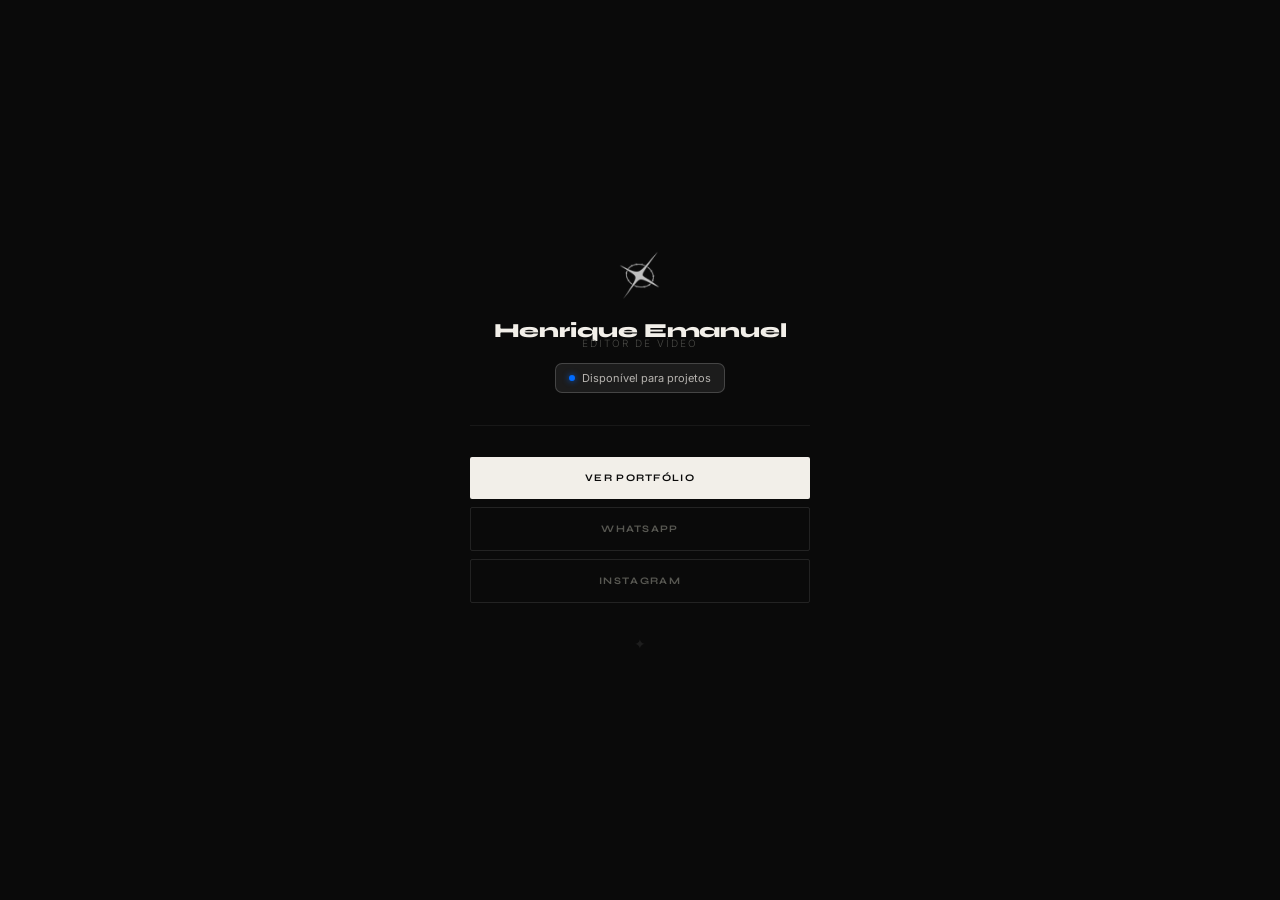
==== commit 8086ff1f: "Update links.html" ====
--- a/links.html
+++ b/links.html
@@ -3,1947 +3,201 @@
 <head>
 <meta charset="UTF-8">
 <meta name="viewport" content="width=device-width, initial-scale=1.0">
-<title>Henrique Emanuel — Editor de Vídeo</title>
-<meta name="description" content="Portfólio de Henrique Emanuel, editor de vídeos. Projetos, formatos de produção e contato para edição estratégica de vídeos.">
-<link rel="canonical" href="https://henriquemnl7.github.io/henriqueemanuel-/">
+<title>Henrique Emanuel — Links</title>
+<meta name="description" content="Links oficiais de Henrique Emanuel, editor de vídeos especializado em conteúdo estratégico, estética visual e resultados.">
+<link rel="canonical" href="https://henriquemnl7.github.io/henriqueemanuel-/links.html">
 <meta property="og:type" content="website">
-<meta property="og:title" content="Henrique Emanuel — Editor de Vídeos">
-<meta property="og:description" content="Portfólio de Henrique Emanuel, editor de vídeos. Edição estratégica, narrativa e estética para transformar conteúdo em resultado.">
-<meta property="og:url" content="https://henriquemnl7.github.io/henriqueemanuel-/">
+<meta property="og:title" content="Henrique Emanuel — Links">
+<meta property="og:description" content="Acesse portfólio, Instagram e contato oficial de Henrique Emanuel.">
+<meta property="og:url" content="https://henriquemnl7.github.io/henriqueemanuel-/links.html">
 <meta property="og:site_name" content="Henrique Emanuel">
 <meta property="og:image" content="https://henriquemnl7.github.io/henriqueemanuel-/assets/og-image.png">
 <meta property="og:image:width" content="1200">
 <meta property="og:image:height" content="630">
-<meta property="og:image:alt" content="Henrique Emanuel — Editor de vídeos">
+<meta property="og:image:alt" content="Henrique Emanuel — Links oficiais">
 <meta name="twitter:card" content="summary_large_image">
-<meta name="twitter:title" content="Henrique Emanuel — Editor de Vídeos">
-<meta name="twitter:description" content="Projetos, formatos de produção e contato com Henrique Emanuel, editor de vídeos.">
+<meta name="twitter:title" content="Henrique Emanuel — Links">
+<meta name="twitter:description" content="Portfólio, Instagram e contato oficial de Henrique Emanuel.">
 <meta name="twitter:image" content="https://henriquemnl7.github.io/henriqueemanuel-/assets/og-image.png">
 <link rel="icon" href="assets/favicon.svg" type="image/svg+xml">
 <script type="application/ld+json">
 {
   "@context": "https://schema.org",
-  "@type": "Person",
-  "name": "Henrique Emanuel",
-  "jobTitle": "Editor de vídeos",
-  "url": "https://henriquemnl7.github.io/henriqueemanuel-/",
-  "sameAs": ["https://www.instagram.com/henr7que.editor"],
-  "knowsAbout": ["Edição de vídeo", "Vídeos para redes sociais", "Motion design"]
+  "@type": "ProfilePage",
+  "name": "Henrique Emanuel — Links",
+  "url": "https://henriquemnl7.github.io/henriqueemanuel-/links.html",
+  "mainEntity": {
+    "@type": "Person",
+    "name": "Henrique Emanuel",
+    "jobTitle": "Editor de vídeos",
+    "url": "https://henriquemnl7.github.io/henriqueemanuel-/",
+    "sameAs": ["https://www.instagram.com/henriqueemanuel.editor/"]
+  }
 }
 </script>
-<link rel="preconnect" href="https://fonts.googleapis.com">
-<link rel="preconnect" href="https://fonts.gstatic.com" crossorigin>
-<link rel="preconnect" href="https://i.ytimg.com">
-<link rel="preconnect" href="https://www.youtube-nocookie.com">
-<link href="https://fonts.googleapis.com/css2?family=Syne:wght@400;600;700;800&family=Inter:wght@300;400;500;700&display=swap" rel="stylesheet">
+<link href="https://fonts.googleapis.com/css2?family=Syne:wght@700;800&family=Inter:wght@300;400&display=swap" rel="stylesheet">
 <style>
-
-/* RESET */
 *, *::before, *::after { margin:0; padding:0; box-sizing:border-box; }
-html { scroll-behavior:smooth; }
 body {
   background: #0a0a0a;
   color: #f2efe9;
   font-family: 'Inter', sans-serif;
-  font-size: 16px;
-  line-height: 1.6;
-  overflow-x: hidden;
+  min-height: 100svh;
+  display: flex;
+  align-items: center;
+  justify-content: center;
+  padding: 48px 24px;
   -webkit-font-smoothing: antialiased;
 }
 
-/* TOKENS */
-:root {
-  --black:   #0a0a0a;
-  --black3:  #060606;
-  --cream:   #edeade;
-  --white:   #f2efe9;
-  --gray:    #888880;
-  --gray2:   #555550;
-  --gray3:   #333330;
-  --blue:    #006BFF;
-  --max-w:   1100px;
-  --px:      clamp(20px, 5.5vw, 80px);
-  --py:      clamp(72px, 10vw, 120px);
-}
-
-/* TOPBAR */
-.topbar {
-  position: fixed;
-  top: 0; left: 0; right: 0;
-  z-index: 300;
-  height: 64px;
-  padding: 0 clamp(18px, 5.2vw, 46px);
-  display: grid;
-  grid-template-columns: minmax(0, 1fr) auto minmax(0, 1fr);
-  align-items: center;
-  background: rgba(10,10,10,0.88);
-  backdrop-filter: blur(16px);
-  -webkit-backdrop-filter: blur(16px);
-  border-bottom: 0.5px solid rgba(255,255,255,0.07);
-}
-
-.topbar-logo {
-  display: flex;
-  align-items: center;
-  grid-column: 1;
-  justify-self: start;
-  min-width: 0;
-  gap: 10px;
-  text-decoration: none;
-}
-
-.topbar-logo img {
-  width: 20px; height: 20px;
+.container {
+  width: 100%;
+  max-width: 340px;
+  display: flex;
+  flex-direction: column;
+  align-items: center;
+  gap: 32px;
+}
+
+.profile {
+  display: flex;
+  flex-direction: column;
+  align-items: center;
+  gap: 14px;
+  text-align: center;
+}
+
+.logo-wrap {
+  width: 56px; height: 56px;
+  display: flex; align-items: center; justify-content: center;
+}
+
+.logo-wrap img {
+  width: 100%; height: 100%;
   object-fit: contain;
   filter: brightness(0) invert(1);
-  opacity: 0.85;
-}
-
-.topbar-name {
+  opacity: 0.75;
+}
+
+.profile-name {
+  font-family: 'Syne', sans-serif;
+  font-weight: 800;
+  font-size: 20px;
+  letter-spacing: -0.01em;
+  color: #f2efe9;
+}
+
+.profile-role {
   font-family: 'Inter', sans-serif;
-  font-weight: 700;
-  font-size: 14px;
-  line-height: 1;
-  letter-spacing: -0.02em;
-  color: #f2efe9;
-}
-
-.topbar-clock {
-  font-family: 'Inter', sans-serif;
-  grid-column: 3;
-  justify-self: end;
-  font-size: clamp(10px, 2.8vw, 11px);
-  font-weight: 400;
-  color: rgba(255,255,255,0.45);
-  letter-spacing: 0.04em;
-  white-space: nowrap;
-}
-
-.topbar-contact {
-  display: flex;
-  align-items: center;
-  grid-column: 2;
-  grid-row: 1;
-  justify-self: center;
-  gap: 6px;
-  background: transparent;
+  font-weight: 300;
+  font-size: 10px;
+  letter-spacing: 0.2em;
+  text-transform: uppercase;
+  color: #4a4a46;
+  margin-top: -6px;
+}
+
+.badge {
+  display: inline-flex;
+  align-items: center;
+  gap: 7px;
+  background: rgba(255,255,255,0.075);
   border: 0.5px solid rgba(255,255,255,0.18);
-  border-radius: 2px;
-  padding: 7px 12px;
+  border-radius: 7px;
+  padding: 7px 13px;
   font-family: 'Inter', sans-serif;
   font-size: 11px;
   font-weight: 400;
-  color: rgba(255,255,255,0.7);
+  color: rgba(242,239,233,0.72);
+}
+
+.badge-dot {
+  width: 6px; height: 6px;
+  border-radius: 50%;
+  background: #006BFF;
+  box-shadow: 0 0 6px rgba(0,107,255,0.8);
+  flex-shrink: 0;
+}
+
+.divider {
+  width: 100%;
+  height: 0.5px;
+  background: rgba(255,255,255,0.06);
+}
+
+.links {
+  width: 100%;
+  display: flex;
+  flex-direction: column;
+  gap: 8px;
+}
+
+.link-btn {
+  display: flex;
+  align-items: center;
+  justify-content: center;
+  width: 100%;
+  padding: 15px 20px;
+  border-radius: 2px;
   text-decoration: none;
-  transition: border-color .2s, color .2s;
-}
-.topbar-contact:hover {
-  border-color: rgba(255,255,255,0.45);
-  color: #f2efe9;
-}
-.topbar-contact svg {
-  width: 14px; height: 14px;
-  fill: currentColor;
-  flex-shrink: 0;
-}
-
-/* HERO */
-.hero-sticky-wrapper {
-  position: sticky;
-  top: 0;
-  z-index: 1;
-  height: 100dvh;
-  min-height: 100dvh;
-  overflow: hidden;
-}
-
-.hero {
-  width: 100%;
-  height: 100%;
-  min-height: 100dvh;
-  background: var(--black);
-  display: flex;
-  align-items: center;
-  justify-content: center;
-  position: relative;
-  overflow: hidden;
-}
-
-/* Foto hero — só desktop */
-.hero-photo {
-  position: absolute;
-  top: 0; right: 0;
-  width: 50%;
-  height: 100%;
-  object-fit: cover;
-  object-position: top center;
-  opacity: 0.2;
-  mask-image:
-    linear-gradient(to left, rgba(0,0,0,0.8) 0%, transparent 68%),
-    linear-gradient(to bottom, rgba(0,0,0,1) 55%, transparent 100%);
-  -webkit-mask-image:
-    linear-gradient(to left, rgba(0,0,0,0.8) 0%, transparent 68%),
-    linear-gradient(to bottom, rgba(0,0,0,1) 55%, transparent 100%);
-  mask-composite: intersect;
-  -webkit-mask-composite: destination-in;
-  display: none;
-}
-
-.hero-inner {
-  position: relative;
-  z-index: 2;
-  width: 100%;
-  max-width: 900px;
-  padding: 64px var(--px) clamp(56px, 9vh, 96px);
-  display: flex;
-  flex-direction: column;
-  align-items: center;
-  justify-content: center;
-  text-align: center;
-  transform: translateY(3vh);
-}
-
-/* Badge */
-.hero-badge {
-  display: inline-flex;
-  align-items: center;
-  justify-content: center;
-  gap: 8px;
-  background: rgba(255,255,255,0.08);
-  border: 0.5px solid rgba(255,255,255,0.14);
-  border-radius: 3px;
-  padding: 6px 12px;
-  font-family: 'Inter', sans-serif;
-  font-size: 12px;
-  font-weight: 400;
-  color: rgba(255,255,255,0.56);
-  letter-spacing: 0;
-  margin-bottom: clamp(26px, 5.2vw, 36px);
-  width: fit-content;
-}
-
-.badge-dot {
-  position: relative;
-  width: 7px; height: 7px;
-  border-radius: 50%;
-  background: var(--blue);
-  box-shadow: 0 0 8px rgba(0,107,255,0.85);
-  flex-shrink: 0;
-}
-
-.badge-dot::after {
-  content: "";
-  position: absolute;
-  inset: -6px;
-  border-radius: inherit;
-  background: rgba(0,107,255,0.24);
-  animation: badgePulse 1.8s ease-out infinite;
-}
-
-@keyframes badgePulse {
-  0% { transform: scale(0.45); opacity: 0.95; }
-  70% { transform: scale(1.55); opacity: 0; }
-  100% { transform: scale(1.55); opacity: 0; }
-}
-
-/* Nome */
-.hero-name {
-  font-family: 'Inter', sans-serif;
+  font-family: 'Syne', sans-serif;
   font-weight: 700;
-  font-size: clamp(52px, 15.4vw, 92px);
-  line-height: 0.93;
-  letter-spacing: 0;
-  color: #f2efe9;
-  margin-bottom: clamp(24px, 4.8vw, 34px);
-}
-
-/* Cargo */
-.hero-role {
-  font-family: 'Inter', sans-serif;
-  font-weight: 400;
-  font-size: clamp(11px, 3vw, 14px);
-  letter-spacing: 0.15em;
+  font-size: 10px;
+  letter-spacing: 0.13em;
   text-transform: uppercase;
-  color: rgba(255,255,255,0.42);
-  margin-bottom: clamp(34px, 6.5vw, 52px);
-}
-
-/* Botões */
-.hero-actions {
-  display: flex;
-  flex-direction: column;
-  align-items: stretch;
-  gap: 12px;
-  width: 100%;
-  max-width: 820px;
-}
-
-.btn-primary {
-  display: flex;
-  align-items: center;
-  justify-content: center;
+  transition: opacity .2s, border-color .2s, color .2s;
+}
+
+.link-primary {
   background: #f2efe9;
   color: #0a0a0a;
-  font-family: 'Inter', sans-serif;
-  font-weight: 400;
+}
+.link-primary:hover { opacity: 0.84; }
+
+.link-outline {
+  background: transparent;
+  color: #585852;
+  border: 0.5px solid rgba(255,255,255,0.1);
+}
+.link-outline:hover {
+  color: #f2efe9;
+  border-color: rgba(255,255,255,0.28);
+}
+
+.star {
   font-size: 14px;
-  letter-spacing: 0;
-  text-transform: none;
-  padding: 14px 24px;
-  border-radius: 2px;
-  text-decoration: none;
-  transition: opacity .2s;
-  width: 100%;
-  text-align: center;
-}
-.btn-primary:hover { opacity: 0.86; }
-
-.btn-secondary {
-  display: flex;
-  align-items: center;
-  justify-content: center;
-  gap: 6px;
-  background: transparent;
-  color: rgba(255,255,255,0.75);
-  font-family: 'Inter', sans-serif;
-  font-weight: 400;
-  font-size: 14px;
-  letter-spacing: 0;
-  text-transform: none;
-  padding: 14px 24px;
-  border-radius: 2px;
-  border: 0.5px solid rgba(255,255,255,0.22);
-  text-decoration: none;
-  transition: border-color .2s, color .2s;
-  width: 100%;
-  text-align: center;
-}
-.btn-secondary:hover {
-  border-color: rgba(255,255,255,0.5);
-  color: #f2efe9;
-}
-
-.btn-secondary span {
-  position: relative;
-  top: -2px;
-}
-
-/* HERO SCROLL ANCHOR */
-.hero-scroll-space {
-  height: 0;
-  background: var(--black);
-  position: relative;
-  z-index: 2;
-}
-
-/* TICKER */
-.ticker-wrap {
-  margin-top: 0;
-  overflow: hidden;
-  background: var(--black);
-  border-top: 0;
-  border-bottom: 0.5px solid rgba(255,255,255,0.06);
-  padding: 13px 0;
-  position: relative;
-  z-index: 2;
-}
-
-.ticker-wrap::before {
-  content: '';
-  position: absolute;
-  top: 0;
-  left: 0;
-  width: 100%;
-  height: 1px;
-  background: linear-gradient(
-    to right,
-    rgba(255,255,255,0.06),
-    rgba(255,255,255,0.18) 16%,
-    rgba(255,255,255,0.18) 84%,
-    rgba(255,255,255,0.06)
-  );
-  pointer-events: none;
-}
-
-.ticker-track {
-  display: flex;
-  width: max-content;
-  animation: ticker 26s linear infinite;
-}
-
-.ticker-item {
-  font-family: 'Syne', sans-serif;
-  font-size: 10px;
-  font-weight: 600;
-  letter-spacing: 0.16em;
-  text-transform: uppercase;
-  color: var(--gray);
-  padding: 0 20px;
-  white-space: nowrap;
-}
-
-.ticker-sep {
-  display: inline-block;
-  width: 3px; height: 3px;
-  border-radius: 50%;
-  background: var(--gray3);
-  vertical-align: middle;
-  margin: 0 4px;
-}
-
-@keyframes ticker {
-  0%   { transform: translateX(0); }
-  100% { transform: translateX(-50%); }
-}
-
-/* ESSENCIA */
-.essencia {
-  background: var(--cream);
-  position: relative;
-  z-index: 2;
-  display: flex;
-  flex-direction: column;
-  padding-top: clamp(42px, 8vw, 68px);
-}
-
-/* Mobile: foto com padding lateral e topo */
-.essencia-head {
-  order: 1;
-  padding: 0 clamp(24px, 6vw, 54px);
-}
-
-.essencia-photo-wrap {
-  order: 2;
-  padding: clamp(10px, 2.8vw, 18px) clamp(24px, 6vw, 54px) 0;
-  aspect-ratio: 1.22 / 1;
-  overflow: hidden;
-  border-radius: 6px;
-}
-
-.essencia-photo-wrap img {
-  width: 100%;
-  height: 100%;
-  object-fit: cover;
-  object-position: top center;
-  display: block;
-  border-radius: 6px;
-}
-
-.essencia-text {
-  order: 3;
-  display: flex;
-  flex-direction: column;
-  padding: clamp(26px, 6vw, 42px) clamp(24px, 6vw, 54px) clamp(42px, 6vw, 68px);
-}
-
-.ess-divider {
-  height: 0.5px;
-  background: rgba(0,0,0,0.12);
-  margin-bottom: clamp(20px, 4vw, 30px);
-}
-
-.ess-label {
-  font-family: 'Inter', sans-serif;
-  font-weight: 700;
-  font-size: 12px;
-  letter-spacing: 0.18em;
-  text-transform: uppercase;
-  color: var(--black);
-  margin-bottom: clamp(12px, 2.4vw, 18px);
-}
-
-.ess-frase {
-  font-family: 'Inter', sans-serif;
-  font-weight: 700;
-  font-size: clamp(17px, 4.35vw, 32px);
-  line-height: 1.16;
-  letter-spacing: 0;
-  color: var(--black);
-  margin-bottom: clamp(20px, 4vw, 30px);
-  max-width: 690px;
-}
-
-.ess-frase span {
-  display: inline;
-  white-space: normal;
-}
-
-.ess-corpo {
-  font-family: 'Inter', sans-serif;
-  font-weight: 400;
-  font-size: 15px;
-  line-height: 1.82;
-  color: #555550;
-  margin-bottom: 0;
-  max-width: 620px;
-}
-
-.ess-corpo + .ess-corpo {
-  margin-top: 0.42em;
-}
-
-.ess-divider-bot {
-  height: 0.5px;
-  background: rgba(0,0,0,0.12);
-  margin-top: clamp(26px, 5vw, 40px);
-}
-
-/* SECTION */
-.section {
-  padding: var(--py) var(--px);
-  position: relative;
-  z-index: 2;
-}
-
-.section-inner {
-  max-width: var(--max-w);
-  margin: 0 auto;
-}
-
-.sec-eyebrow {
-  font-family: 'Inter', sans-serif;
-  font-weight: 400;
-  font-size: 10px;
-  letter-spacing: 0.22em;
-  text-transform: uppercase;
-  color: var(--gray2);
-  margin-bottom: 14px;
-}
-
-.sec-title {
-  font-family: 'Syne', sans-serif;
-  font-weight: 800;
-  line-height: 0.96;
-  letter-spacing: -0.03em;
-  color: var(--white);
-  font-size: clamp(36px, 7vw, 72px);
-  margin-bottom: clamp(36px, 5vw, 56px);
-}
-
-/* SECTION */
-.video-card {
-  position: relative;
-  aspect-ratio: 9/16;
-  border-radius: 3px;
-  overflow: hidden;
-  cursor: pointer;
-  background: transparent;
-  display: block;
-  border: 0;
-  box-shadow: none;
-}
-
-.video-thumb {
-  width: 100%; height: 100%;
-  object-fit: cover;
-  display: block;
-  transition: transform 0.45s ease, opacity 0.3s ease;
-}
-
-.video-card:hover .video-thumb {
-  transform: scale(1.04);
-  opacity: 0.8;
-}
-
-.video-overlay {
-  position: absolute;
-  inset: 0;
-  display: flex;
-  align-items: center;
-  justify-content: center;
-  background: rgba(0,0,0,0.06);
-  transition: background 0.3s;
-}
-
-.video-card:hover .video-overlay { background: rgba(0,0,0,0.2); }
-
-.play-btn {
-  width: 48px; height: 48px;
-  border-radius: 50%;
-  background: rgba(5,5,5,0.6);
-  border: 0.5px solid rgba(255,255,255,0.25);
-  display: flex;
-  align-items: center;
-  justify-content: center;
-  transition: transform 0.22s, background 0.22s;
-}
-
-.video-card:hover .play-btn {
-  transform: scale(1.1);
-  background: rgba(5,5,5,0.9);
-}
-
-.play-tri {
-  width: 0; height: 0;
-  border-style: solid;
-  border-width: 7px 0 7px 13px;
-  border-color: transparent transparent transparent rgba(242,239,233,0.95);
-  margin-left: 3px;
-}
-
-/* LIGHTBOX */
-.lightbox {
-  display: flex;
-  position: fixed;
-  inset: 0;
-  background: rgba(4,4,4,0.97);
-  z-index: 1000;
-  align-items: center;
-  justify-content: center;
-  padding: clamp(52px, 8vh, 72px) 20px clamp(48px, 7vh, 64px);
-  opacity: 0;
-  pointer-events: none;
-  overscroll-behavior: contain;
-  transition: opacity 0.24s ease;
-}
-.lightbox.open {
-  opacity: 1;
-  pointer-events: auto;
-}
-
-.lb-open {
-  position: fixed;
-  width: 100%;
-  overflow: hidden;
-}
-
-.lb-inner {
-  position: relative;
-  width: min(
-    360px,
-    calc(100vw - 40px),
-    calc((100vh - 136px) * 0.5625)
-  );
-  max-width: 100%;
-}
-
-.lb-video {
-  aspect-ratio: 9/16;
-  border-radius: 3px;
-  overflow: hidden;
-  background: #0a0a0a;
-}
-
-.lb-video iframe {
-  width: 100%; height: 100%;
-  border: none; display: block;
-}
-
-.lb-close {
-  position: absolute;
-  top: -42px; right: 0;
-  background: none; border: none;
-  color: rgba(255,255,255,0.55);
-  font-family: 'Syne', sans-serif;
-  font-size: 10px; font-weight: 600;
-  letter-spacing: 0.12em; text-transform: uppercase;
-  cursor: pointer; padding: 8px 0;
-  transition: color 0.2s;
-}
-.lb-close:hover { color: #f2efe9; }
-
-.lb-sound {
-  position: absolute;
-  bottom: -38px; right: 0;
-  background: none; border: none;
-  color: rgba(255,255,255,0.45);
-  font-family: 'Inter', sans-serif;
-  font-size: 11px; font-weight: 400;
-  cursor: pointer; padding: 6px 0;
-  transition: color 0.2s;
-}
-.lb-sound:hover { color: #f2efe9; }
-
-@media (min-width: 768px) {
-  .lb-inner {
-    width: min(
-      420px,
-      calc(100vw - 48px),
-      calc((100vh - 150px) * 0.5625)
-    );
-  }
-}
-
-/* SECTION */
-.dest-grid {
-  display: flex;
-  flex-direction: column;
-  align-items: center;
-  gap: clamp(46px, 12vw, 72px);
-}
-
-.portfolio-section {
-  background: var(--black);
-  padding-top: clamp(58px, 9vw, 104px);
-  padding-bottom: clamp(86px, 13vw, 140px);
-}
-
-.portfolio-section .section-inner {
-  max-width: min(100%, 920px);
-}
-
-.section-main-title,
-.portfolio-title {
-  font-family: 'Inter', sans-serif;
-  font-weight: 700;
-  font-size: clamp(26px, 6.6vw, 40px);
-  line-height: 1.08;
-  letter-spacing: 0;
-  color: #f2efe9;
-  margin-bottom: clamp(30px, 7vw, 50px);
-}
-
-.dest-item {
-  width: min(78vw, 304px);
-}
-
-.dest-num {
-  display: block;
-  font-family: 'Inter', sans-serif;
-  font-weight: 400;
-  font-size: 10px;
-  line-height: 1;
-  letter-spacing: 0.16em;
-  color: rgba(242,239,233,0.7);
-  margin-bottom: 10px;
-}
-
-.dest-item .video-card {
-  width: 100%;
-}
-
-#destaques .video-card,
-#formatos .video-card,
-#galeria .video-card {
-  border: 0.5px solid rgba(242,239,233,0.2);
-  box-shadow: 0 0 0 1px rgba(242,239,233,0.035);
-}
-
-.dest-item .video-card:focus-visible {
-  outline: 1px solid rgba(242,239,233,0.72);
-  outline-offset: 5px;
-}
-
-/* FORMATOS */
-.fmt-list {
-  display: flex;
-  flex-direction: column;
-}
-
-.section-separator {
-  height: 0.5px;
-  background: rgba(255,255,255,0.22);
-  margin-bottom: clamp(20px, 4vw, 30px);
-}
-
-#formatos {
-  padding-top: clamp(48px, 8vw, 88px);
-}
-
-#formatos .section-separator {
-  margin-bottom: clamp(16px, 3vw, 26px);
-}
-
-.fmt-item {
-  display: flex;
-  flex-direction: column;
-  align-items: center;
-  gap: 24px;
-  padding: clamp(32px, 5vw, 56px) 0;
-  border-bottom: 0.5px solid rgba(255,255,255,0.07);
-}
-.fmt-item:last-child { border-bottom: none; }
-
-.fmt-vid { width: 100%; max-width: 200px; }
-
-.fmt-info {
-  width: 100%;
-  max-width: 620px;
-  text-align: left;
-}
-
-.fmt-num {
-  font-family: 'Inter', sans-serif;
-  font-weight: 400;
-  font-size: 10px;
-  letter-spacing: 0.18em;
-  color: rgba(242,239,233,0.7);
-  margin-bottom: 10px;
-}
-
-.fmt-nome {
-  font-family: 'Inter', sans-serif;
-  font-weight: 700;
-  font-size: clamp(22px, 4.5vw, 38px);
-  line-height: 1.08;
-  letter-spacing: 0;
-  color: #f2efe9;
-  margin-bottom: 12px;
-}
-
-.fmt-desc {
-  font-family: 'Inter', sans-serif;
-  font-weight: 400;
-  font-size: 14px;
-  line-height: 1.85;
-  color: rgba(242,239,233,0.7);
-  max-width: 440px;
-  margin: 0;
-}
-
-/* GALERIA */
-.gal-header {
-  display: flex;
-  align-items: flex-end;
-  justify-content: space-between;
-  margin-bottom: clamp(24px, 3.5vw, 40px);
-}
-
-.gal-nav { display: flex; gap: 8px; }
-
-.gal-arr {
-  width: 36px; height: 36px;
-  border-radius: 50%;
-  border: 0.5px solid rgba(255,255,255,0.15);
-  background: transparent;
-  display: flex; align-items: center; justify-content: center;
-  cursor: pointer;
-  transition: border-color .2s, background .2s;
-}
-.gal-arr:hover {
-  border-color: rgba(255,255,255,0.4);
-  background: rgba(255,255,255,0.04);
-}
-.gal-arr svg {
-  width: 14px; height: 14px;
-  stroke: rgba(255,255,255,0.55);
-  fill: none; stroke-width: 1.5;
-  stroke-linecap: round; stroke-linejoin: round;
-  transition: stroke .2s;
-}
-.gal-arr:hover svg { stroke: rgba(255,255,255,0.9); }
-
-.gal-viewport {
-  overflow-x: auto;
-  overflow-y: hidden;
-  position: relative;
-  cursor: grab;
-  scroll-snap-type: x mandatory;
-  -webkit-overflow-scrolling: touch;
-  scrollbar-width: none;
-}
-.gal-viewport::-webkit-scrollbar { display: none; }
-.gal-viewport:active { cursor: grabbing; }
-
-.gal-viewport::after {
-  content: '';
-  position: absolute;
-  right: 0; top: 0; bottom: 0;
-  width: 72px;
-  background: linear-gradient(to right, transparent, var(--black));
-  pointer-events: none;
-  z-index: 2;
-}
-
-.gal-track {
-  display: flex;
-  gap: 10px;
-  width: max-content;
-}
-
-.gal-card {
-  flex-shrink: 0;
-  width: clamp(120px, 26vw, 180px);
-  scroll-snap-align: start;
-}
-
-#galeria {
-  padding-bottom: clamp(46px, 7vw, 82px);
-}
-
-/* CTA FINAL */
-.cta-section {
-  background: var(--black3);
-  padding: clamp(42px, 7vw, 110px) var(--px) clamp(86px, 11vw, 132px);
-  display: flex;
-  flex-direction: column;
-  align-items: center;
-  text-align: center;
-  position: relative;
-  z-index: 2;
-  overflow: hidden;
-  isolation: isolate;
-}
-
-.cta-section::before {
-  content: '';
-  width: min(100%, 820px);
-  height: 0.5px;
-  background: rgba(255,255,255,0.18);
-  margin-bottom: clamp(38px, 7vw, 64px);
-  flex-shrink: 0;
-}
-
-.cta-logo {
-  width: clamp(78px, 18vw, 104px);
-  height: clamp(78px, 18vw, 104px);
-  object-fit: contain;
-  filter: brightness(0) invert(1);
-  opacity: 1;
-  margin-bottom: clamp(24px, 4.5vw, 38px);
-  position: relative;
-  z-index: 1;
-}
-
-.cta-frase {
-  position: relative;
-  z-index: 1;
-  width: min(100%, 860px);
-  margin-bottom: clamp(38px, 5.6vw, 56px);
-  display: flex;
-  flex-direction: column;
-  align-items: center;
-  gap: clamp(6px, 1vw, 10px);
-}
-
-.cta-line1 {
-  font-family: 'Inter', sans-serif;
-  font-weight: 400;
-  font-size: clamp(12px, 3.25vw, 31px);
-  line-height: 1.2;
-  letter-spacing: 0.045em;
-  text-transform: uppercase;
-  color: #f2efe9;
-  display: block;
-  max-width: 1040px;
-}
-
-.cta-line2 {
-  font-family: 'Inter', sans-serif;
-  font-weight: 700;
-  font-size: clamp(28px, 7.1vw, 78px);
-  line-height: 0.98;
-  letter-spacing: 0;
-  text-transform: uppercase;
-  color: #f2efe9;
-  display: block;
-  white-space: nowrap;
-}
-
-.cta-line2 span {
-  display: inline;
-}
-
-.cta-btn {
-  display: inline-flex;
-  align-items: center;
-  gap: 10px;
-  background: transparent;
-  color: rgba(242,239,233,0.8);
-  border: 0.5px solid rgba(255,255,255,0.22);
-  border-radius: 100px;
-  padding: 15px 36px;
-  font-family: 'Inter', sans-serif;
-  font-weight: 400;
-  font-size: 14px;
-  letter-spacing: 0;
-  text-transform: none;
-  text-decoration: none;
-  position: relative; z-index: 1;
-  transition: background .22s, border-color .22s, color .22s;
-}
-
-.cta-btn-arrow {
-  display: inline-block;
-  position: relative;
-  top: -2px;
-}
-
-.cta-btn:hover {
-  background: rgba(255,255,255,0.05);
-  border-color: rgba(255,255,255,0.45);
-  color: #f2efe9;
-}
-
-
-/* RODAPE */
-.rodape {
-  background: var(--black);
-  border-top: 0.5px solid rgba(255,255,255,0.06);
-  padding: 20px var(--px);
-  display: flex;
-  align-items: center;
-  justify-content: space-between;
-  flex-wrap: wrap;
-  gap: 12px;
-  position: relative;
-  z-index: 2;
-}
-
-.rodape-nome {
-  font-family: 'Inter', sans-serif;
-  font-size: 11px;
-  font-weight: 400;
-  color: var(--gray3);
-}
-
-.rodape-links {
-  display: flex;
-  gap: 22px;
-}
-
-.rodape-links a {
-  font-family: 'Syne', sans-serif;
-  font-size: 10px;
-  font-weight: 600;
-  letter-spacing: 0.12em;
-  text-transform: uppercase;
-  color: var(--gray3);
-  text-decoration: none;
-  transition: color .2s;
-}
-.rodape-links a:hover { color: var(--white); }
-
-/* FADE-UP */
-.fade-up {
-  opacity: 0;
-  transform: translateY(20px);
-  transition: opacity 0.65s ease, transform 0.65s ease;
-}
-.fade-up.visible { opacity: 1; transform: translateY(0); }
-
-/* ENTRADA INICIAL */
-.page-loading .hero-badge,
-.page-loading .hero-name,
-.page-loading .hero-role,
-.page-loading .hero-actions {
-  opacity: 0;
-  transform: translateY(24px);
-}
-
-.page-ready .hero-badge,
-.page-ready .hero-name,
-.page-ready .hero-role,
-.page-ready .hero-actions {
-  opacity: 1;
-  transform: translateY(0);
-  transition:
-    opacity 0.9s cubic-bezier(0.22, 1, 0.36, 1),
-    transform 0.9s cubic-bezier(0.22, 1, 0.36, 1);
-}
-
-.page-ready .hero-badge { transition-delay: 0s; }
-.page-ready .hero-name { transition-delay: 0.12s; }
-.page-ready .hero-role { transition-delay: 0.24s; }
-.page-ready .hero-actions { transition-delay: 0.36s; }
-
-.intro-playing.page-ready .hero-badge,
-.intro-playing.page-ready .hero-name,
-.intro-playing.page-ready .hero-role,
-.intro-playing.page-ready .hero-actions {
-  animation: introRise 0.9s cubic-bezier(0.22, 1, 0.36, 1) both;
-}
-
-.intro-playing.page-ready .hero-badge { animation-delay: 0s; }
-.intro-playing.page-ready .hero-name { animation-delay: 0.12s; }
-.intro-playing.page-ready .hero-role { animation-delay: 0.24s; }
-.intro-playing.page-ready .hero-actions { animation-delay: 0.36s; }
-
-@keyframes introRise {
-  from {
-    opacity: 0;
-    transform: translateY(24px);
-  }
-
-  to {
-    opacity: 1;
-    transform: translateY(0);
-  }
-}
-
-@media (prefers-reduced-motion: reduce) {
-  .fade-up,
-  .page-loading .hero-badge,
-  .page-loading .hero-name,
-  .page-loading .hero-role,
-  .page-loading .hero-actions,
-  .page-ready .hero-badge,
-  .page-ready .hero-name,
-  .page-ready .hero-role,
-  .page-ready .hero-actions {
-    animation: none;
-    opacity: 1;
-    transform: none;
-    transition: none;
-  }
-}
-
-/* SECTION */
-@media (min-width: 768px) {
-  /* Hero */
-  .hero-photo { display: block; }
-  .hero { align-items: flex-end; }
-  .hero-inner {
-    align-items: flex-start;
-    text-align: left;
-    max-width: var(--max-w);
-    padding: 52px var(--px) clamp(64px, 12vh, 120px);
-    transform: none;
-  }
-  .hero-actions { flex-direction: row; }
-  .btn-primary, .btn-secondary { width: auto; }
-
-  /* Essência 50/50 */
-  .essencia {
-    display: grid;
-    grid-template-columns: 420px 1fr;
-    grid-template-rows: auto 1fr;
-    align-items: stretch;
-    min-height: 600px;
-    padding-top: 0;
-  }
-
-  .essencia-head {
-    grid-column: 2;
-    grid-row: 1;
-    padding: clamp(48px, 6vw, 72px) clamp(44px, 5vw, 68px) 0;
-  }
-
-  .essencia-photo-wrap {
-    padding: 0;
-    grid-column: 1;
-    grid-row: 1 / span 2;
-    height: 100%;
-    aspect-ratio: unset;
-    border-radius: 0;
-  }
-
-  .essencia-photo-wrap img {
-    width: 100%;
-    height: 100%;
-    aspect-ratio: unset;
-    object-fit: cover;
-  }
-
-  .essencia-text {
-    grid-column: 2;
-    grid-row: 2;
-    display: flex;
-    flex-direction: column;
-    justify-content: start;
-    padding: clamp(24px, 3vw, 36px) clamp(44px, 5vw, 68px) clamp(48px, 6vw, 72px);
-  }
-
-  /* Destaques */
-  .dest-grid {
-    display: grid;
-    grid-template-columns: repeat(3, 1fr);
-    align-items: start;
-    gap: clamp(24px, 3vw, 36px);
-  }
-  .dest-item {
-    width: 100%;
-  }
-
-  /* Formatos */
-  .fmt-item {
-    flex-direction: row;
-    align-items: center;
-    gap: clamp(40px, 6vw, 72px);
-  }
-  .fmt-item.rev { flex-direction: row-reverse; }
-  .fmt-vid {
-    width: clamp(160px, 20vw, 240px);
-    max-width: none;
-    flex-shrink: 0;
-  }
-  .fmt-info { text-align: left; }
-  .fmt-desc { margin: 0; }
-}
-
-@media (min-width: 1024px) {
-  .essencia { grid-template-columns: 460px 1fr; }
-}
-
-
-/* SECTION */
-.hero-photo { display: none !important; }
-
-@media (min-width: 768px) {
-  .hero {
-    justify-content: center !important;
-    align-items: center !important;
-  }
-
-  .hero-inner {
-    max-width: min(100%, 1280px) !important;
-    align-items: center !important;
-    text-align: center !important;
-    margin: 0 auto !important;
-    padding: 64px var(--px) clamp(56px, 9vh, 96px) !important;
-    transform: none !important;
-  }
-
-  .hero-name {
-    font-size: clamp(66px, 6.25vw, 112px) !important;
-    line-height: 0.95 !important;
-    letter-spacing: 0 !important;
-    white-space: nowrap !important;
-  }
-
-  .hero-name br { display: none !important; }
-  .hero-role { text-align: center !important; }
-
-  .hero-actions {
-    flex-direction: row !important;
-    justify-content: center !important;
-    align-items: center !important;
-    width: auto !important;
-    max-width: none !important;
-  }
-
-  .btn-primary,
-  .btn-secondary {
-    width: auto !important;
-    min-width: 174px;
-  }
-
-  .essencia {
-    min-height: auto !important;
-    grid-template-columns: 440px 1fr !important;
-  }
-
-  .essencia-head {
-    padding: clamp(34px, 4vw, 52px) clamp(40px, 5vw, 64px) 0 !important;
-  }
-
-  .essencia-text {
-    padding: clamp(10px, 1.4vw, 18px) clamp(40px, 5vw, 64px) clamp(38px, 4vw, 58px) !important;
-    justify-content: flex-start !important;
-  }
-
-  .ess-label {
-    margin-bottom: 0 !important;
-  }
-
-  .ess-frase { margin-bottom: clamp(16px, 2vw, 22px) !important; }
-  .ess-divider-bot { margin-top: clamp(24px, 3vw, 36px) !important; }
-}
-
-@media (max-width: 767px) {
-  .cta-line1 { font-size: clamp(11px, 3.05vw, 14px) !important; }
-  .cta-line2 { font-size: clamp(30px, 8.7vw, 40px) !important; }
-}
-
-/* SISTEMA VISUAL FINAL */
-.section-switch-line {
-  width: 100%;
-  height: 1px;
-  background: linear-gradient(
-    to right,
-    rgba(255,255,255,0.03),
-    rgba(255,255,255,0.16),
-    rgba(255,255,255,0.03)
-  );
-  margin-bottom: clamp(40px, 5.4vw, 72px) !important;
-  flex-shrink: 0;
-}
-
-.section-title-line {
-  width: min(100%, 760px);
-  height: 1px;
-  margin-top: clamp(20px, 2.4vw, 28px) !important;
-  background: linear-gradient(
-    to right,
-    rgba(255,255,255,0.11),
-    rgba(255,255,255,0.055),
-    rgba(255,255,255,0)
-  );
-}
-
-.section-heading-block {
-  margin-bottom: clamp(44px, 5.8vw, 72px) !important;
-}
-
-.section-heading-block .section-main-title,
-.section-heading-block .portfolio-title {
-  margin-bottom: 0;
-}
-
-.section-boundary {
-  background: var(--black);
-  padding: 0 var(--px);
-}
-
-.section-boundary .section-inner {
-  max-width: var(--max-w);
-}
-
-.section-boundary .section-switch-line {
-  margin-bottom: 0 !important;
-}
-
-.portfolio-section {
-  padding-top: clamp(42px, 5.6vw, 76px) !important;
-  padding-bottom: clamp(58px, 7vw, 90px) !important;
-  background: var(--black) !important;
-}
-
-#formatos,
-#galeria {
-  padding-top: clamp(42px, 5.6vw, 76px) !important;
-  background: var(--black) !important;
-}
-
-#formatos {
-  padding-bottom: clamp(42px, 5vw, 64px) !important;
-}
-
-#formatos .section-heading-block {
-  margin-bottom: clamp(30px, 4.2vw, 50px) !important;
-}
-
-#formatos .fmt-item {
-  padding-top: clamp(24px, 3.8vw, 40px) !important;
-  padding-bottom: clamp(24px, 3.8vw, 40px) !important;
-}
-
-#formatos .fmt-item:first-child {
-  padding-top: clamp(10px, 2vw, 24px) !important;
-}
-
-#formatos .fmt-item:last-child {
-  padding-bottom: clamp(10px, 2vw, 24px) !important;
-}
-
-#galeria {
-  padding-bottom: clamp(62px, 6.4vw, 92px) !important;
-  background: var(--black) !important;
-  position: relative;
-  z-index: 3;
-  overflow: hidden;
-}
-
-.gal-title-block {
-  flex: 1;
-  min-width: 0;
-}
-
-.gal-header {
-  margin-bottom: clamp(70px, 8vw, 112px) !important;
-}
-
-.gal-nav {
-  align-self: flex-end;
-  margin-bottom: clamp(14px, 2vw, 22px);
-  transform: translateY(calc(100% + clamp(30px, 4.8vw, 56px)));
-  position: relative;
-  z-index: 4;
-}
-
-.gal-title-block .section-title-line {
-  width: min(100%, 760px);
-}
-
-.cta-switch-wrap {
-  background: var(--black3);
-  padding: 0;
-  position: relative;
-  z-index: 3;
-}
-
-.cta-switch-wrap .section-switch-line {
-  display: block;
-  width: 100%;
-  max-width: none;
-  height: 1px;
-  margin: 0 !important;
-  opacity: 1;
-  background: linear-gradient(
-    to right,
-    rgba(255,255,255,0.06),
-    rgba(255,255,255,0.18) 16%,
-    rgba(255,255,255,0.18) 84%,
-    rgba(255,255,255,0.06)
-  );
-}
-
-.cta-section {
-  padding-top: clamp(30px, 4.2vw, 52px) !important;
-  background: var(--black3);
-}
-
-.hero,
-.ticker-wrap,
-.section-boundary {
-  background: var(--black);
-}
-
-.rodape {
-  background: var(--black3);
-}
-
-.essencia {
-  background: var(--cream);
-}
-
-.cta-section::before {
-  display: none;
-}
-
-.cta-logo {
-  width: clamp(88px, 14vw, 112px);
-  height: clamp(88px, 14vw, 112px);
-}
-
-.cta-frase {
-  width: max-content !important;
-  max-width: calc(100vw - (var(--px) * 2)) !important;
-  margin-bottom: clamp(34px, 5vw, 50px) !important;
-  display: inline-grid !important;
-  justify-items: stretch !important;
-  align-items: start !important;
-  gap: clamp(4px, 0.8vw, 8px) !important;
-  text-align: left !important;
-}
-
-.cta-line1 {
-  font-size: clamp(12px, 2vw, 29px) !important;
-  white-space: nowrap !important;
-  width: 100% !important;
-  text-align: justify !important;
-  text-align-last: justify !important;
-}
-
-.cta-line2 {
-  font-size: clamp(28px, 4.35vw, 62px) !important;
-  white-space: nowrap !important;
-  width: 100% !important;
-  text-align: left !important;
-}
-
-.rodape-nome,
-.rodape-links a {
-  font-family: 'Inter', sans-serif;
-  font-weight: 400;
-  color: rgba(242,239,233,0.7);
-}
-
-@media (max-width: 767px) {
-  .hero-name {
-    display: inline-block !important;
-    width: max-content !important;
-    max-width: calc(100vw - (var(--px) * 2)) !important;
-    text-align: left !important;
-  }
-
-  .hero-name-line {
-    display: block;
-    width: max-content;
-    transform-origin: left center;
-  }
-
-  .hero-name-line-top {
-    letter-spacing: 0;
-    transform: scaleX(var(--hero-name-top-scale, 1));
-  }
-
-  .hero-name-line-bottom {
-    letter-spacing: 0;
-    transform: scaleX(var(--hero-name-bottom-scale, 1));
-  }
-
-  .hero-name br { display: none !important; }
-
-  .section-title-line,
-  .section-switch-line {
-    width: 100%;
-  }
-
-  .section-switch-line {
-    margin-bottom: clamp(32px, 9vw, 46px) !important;
-  }
-
-  .cta-switch-wrap .section-switch-line {
-    margin-bottom: 0 !important;
-  }
-
-  .section-heading-block {
-    margin-bottom: clamp(38px, 10vw, 56px) !important;
-  }
-
-  .gal-header {
-    margin-bottom: clamp(52px, 14vw, 74px) !important;
-  }
-
-  .cta-line1 {
-    font-size: clamp(10.5px, 2.9vw, 13px) !important;
-  }
-
-  .cta-line2 {
-    font-size: clamp(27px, 7vw, 29px) !important;
-  }
+  color: rgba(255,255,255,0.08);
 }
 </style>
 </head>
-<body class="page-loading">
-
-<!-- TOPBAR -->
-<header class="topbar">
-  <a href="#" class="topbar-logo">
-    <img src="assets/logo-symbol.webp" alt="Henrique Emanuel" width="64" height="64" decoding="async" fetchpriority="high">
-    <span class="topbar-name">Henrique©</span>
-  </a>
-  <span class="topbar-clock" id="relogio"></span>
-  <a href="https://wa.me/5583996275255" target="_blank" rel="noopener" class="topbar-contact">
-    <svg viewBox="0 0 32 32" aria-hidden="true"><path d="M16.04 3C8.86 3 3.03 8.83 3.03 16c0 2.29.6 4.52 1.74 6.48L3 29l6.7-1.76A12.94 12.94 0 0 0 16.04 29C23.21 29 29 23.17 29 16S23.21 3 16.04 3Zm0 23.78c-2.04 0-4.03-.55-5.76-1.6l-.41-.24-3.98 1.04 1.06-3.87-.27-.43A10.74 10.74 0 0 1 5.25 16c0-5.95 4.84-10.78 10.79-10.78 5.94 0 10.76 4.83 10.76 10.78 0 5.94-4.82 10.78-10.76 10.78Zm5.9-8.07c-.32-.16-1.9-.94-2.2-1.05-.29-.11-.51-.16-.72.16-.21.32-.83 1.05-1.02 1.27-.19.21-.38.24-.7.08-.32-.16-1.37-.51-2.61-1.62-.96-.86-1.61-1.93-1.8-2.25-.19-.32-.02-.5.14-.66.15-.15.32-.38.48-.56.16-.19.21-.32.32-.54.11-.21.05-.4-.03-.56-.08-.16-.72-1.74-.99-2.39-.26-.62-.53-.54-.72-.55h-.62c-.21 0-.56.08-.86.4-.29.32-1.13 1.11-1.13 2.7s1.16 3.13 1.32 3.34c.16.21 2.28 3.48 5.52 4.88.77.33 1.37.53 1.84.68.77.24 1.48.21 2.04.13.62-.09 1.9-.78 2.17-1.53.27-.75.27-1.4.19-1.53-.08-.13-.29-.21-.61-.37Z"/></svg>
-    Contato
-  </a>
-</header>
-
-<!-- HERO -->
-<div class="hero-sticky-wrapper">
-  <section class="hero" id="home">
-    <div class="hero-inner">
-      <div class="hero-badge">
-        <span class="badge-dot"></span>
-        Disponível para projetos
-      </div>
-      <h1 class="hero-name"><span class="hero-name-line hero-name-line-top">Henrique</span> <br><span class="hero-name-line hero-name-line-bottom">Emanuel</span></h1>
-      <p class="hero-role">Editor de vídeos</p>
-      <div class="hero-actions">
-        <a href="#destaques" class="btn-primary" data-scroll-target="destaques">Ver Trabalhos</a>
-        <a href="https://wa.me/5583996275255" target="_blank" rel="noopener" class="btn-secondary">Entrar em contato <span aria-hidden="true">→</span></a>
-      </div>
+<body>
+<div class="container">
+
+  <div class="profile">
+    <div class="logo-wrap">
+      <img src="assets/logo-symbol.webp" alt="Henrique Emanuel" width="64" height="64" decoding="async" fetchpriority="high">
     </div>
-  </section>
-</div>
-
-<!-- Âncora da transição do hero -->
-<div class="hero-scroll-space"></div>
-
-<!-- TICKER -->
-<div class="ticker-wrap" aria-hidden="true">
-  <div class="ticker-track">
-    <span class="ticker-item">Instagram</span><span class="ticker-sep"></span>
-    <span class="ticker-item">TikTok</span><span class="ticker-sep"></span>
-    <span class="ticker-item">YouTube</span><span class="ticker-sep"></span>
-    <span class="ticker-item">Motion Cinematográfico</span><span class="ticker-sep"></span>
-    <span class="ticker-item">Dinâmico</span><span class="ticker-sep"></span>
-    <span class="ticker-item">Essencial</span><span class="ticker-sep"></span>
-    <span class="ticker-item">Instagram</span><span class="ticker-sep"></span>
-    <span class="ticker-item">TikTok</span><span class="ticker-sep"></span>
-    <span class="ticker-item">YouTube</span><span class="ticker-sep"></span>
-    <span class="ticker-item">Motion Cinematográfico</span><span class="ticker-sep"></span>
-    <span class="ticker-item">Dinâmico</span><span class="ticker-sep"></span>
-    <span class="ticker-item">Essencial</span><span class="ticker-sep"></span>
-  </div>
-</div>
-
-<!-- ESSENCIA -->
-<section class="essencia" id="essencia">
-  <div class="essencia-head fade-up">
-    <div class="ess-divider"></div>
-    <p class="ess-label">A Essência</p>
-  </div>
-  <div class="essencia-photo-wrap">
-    <img src="assets/essencia-photo.webp" srcset="assets/essencia-photo.webp 600w, assets/essencia-photo-2x.webp 1024w" sizes="(min-width: 768px) 440px, calc(100vw - 48px)" alt="Henrique Emanuel" width="600" height="600" loading="lazy" decoding="async">
-  </div>
-  <div class="essencia-text fade-up">
-    <h2 class="ess-frase">Eu não edito vídeos, eu transformo conteúdo em resultado.</h2>
-    <p class="ess-corpo">A edição é o ponto de encontro entre estratégia, narrativa e estética. Cada decisão visual tem um propósito: prender a atenção, fortalecer a mensagem e valorizar quem está diante da câmera. Meu trabalho não termina em um vídeo bonito. Ele começa quando o conteúdo passa a gerar impacto para quem assiste e resultados para quem publica.</p>
-    <div class="ess-divider-bot"></div>
-  </div>
-</section>
-
-<!-- PROJETOS EM DESTAQUE -->
-<div class="section-boundary">
-  <div class="section-inner">
-    <div class="section-switch-line"></div>
-  </div>
-</div>
-
-<section class="section portfolio-section" id="destaques">
-  <div class="section-inner">
-    <div class="section-heading-block fade-up">
-      <h2 class="portfolio-title">Projetos em Destaque</h2>
-      <div class="section-title-line"></div>
+    <div>
+      <p class="profile-name">Henrique Emanuel</p>
+      <p class="profile-role">Editor de Vídeo</p>
     </div>
-    <div class="dest-grid fade-up">
-      <div class="dest-item">
-        <span class="dest-num">01.</span>
-        <div class="video-card" role="button" tabindex="0" aria-label="Abrir projeto 01 em vídeo" onclick="openLB('8oZH0v3rQjw', event)" onkeydown="handleVideoKey(event, '8oZH0v3rQjw')">
-          <img class="video-thumb" src="https://i.ytimg.com/vi/8oZH0v3rQjw/maxresdefault.jpg" onerror="this.src='https://i.ytimg.com/vi/8oZH0v3rQjw/sddefault.jpg'" alt="Prévia do projeto 01" width="1280" height="720" loading="lazy" decoding="async">
-          <div class="video-overlay"><div class="play-btn"><div class="play-tri"></div></div></div>
-        </div>
-      </div>
-      <div class="dest-item">
-        <span class="dest-num">02.</span>
-        <div class="video-card" role="button" tabindex="0" aria-label="Abrir projeto 02 em vídeo" onclick="openLB('Jx8c4pd15aw', event)" onkeydown="handleVideoKey(event, 'Jx8c4pd15aw')">
-          <img class="video-thumb" src="https://i.ytimg.com/vi/Jx8c4pd15aw/maxresdefault.jpg" onerror="this.src='https://i.ytimg.com/vi/Jx8c4pd15aw/sddefault.jpg'" alt="Prévia do projeto 02" width="1280" height="720" loading="lazy" decoding="async">
-          <div class="video-overlay"><div class="play-btn"><div class="play-tri"></div></div></div>
-        </div>
-      </div>
-      <div class="dest-item">
-        <span class="dest-num">03.</span>
-        <div class="video-card" role="button" tabindex="0" aria-label="Abrir projeto 03 em vídeo" onclick="openLB('U2gpxNM4YOU', event)" onkeydown="handleVideoKey(event, 'U2gpxNM4YOU')">
-          <img class="video-thumb" src="https://i.ytimg.com/vi/U2gpxNM4YOU/maxresdefault.jpg" onerror="this.src='https://i.ytimg.com/vi/U2gpxNM4YOU/sddefault.jpg'" alt="Prévia do projeto 03" width="1280" height="720" loading="lazy" decoding="async">
-          <div class="video-overlay"><div class="play-btn"><div class="play-tri"></div></div></div>
-        </div>
-      </div>
+    <div class="badge">
+      <span class="badge-dot"></span>
+      Disponível para projetos
     </div>
   </div>
-</section>
-
-<!-- FORMATOS DE PRODUCAO -->
-<div class="section-boundary">
-  <div class="section-inner">
-    <div class="section-switch-line"></div>
+
+  <div class="divider"></div>
+
+  <div class="links">
+    <a href="index.html" class="link-btn link-primary">Ver Portfólio</a>
+    <a href="https://wa.me/5583996275255" target="_blank" rel="noopener" class="link-btn link-outline">WhatsApp</a>
+    <a href="https://www.instagram.com/henriqueemanuel.editor/" target="_blank" rel="noopener" class="link-btn link-outline">Instagram</a>
   </div>
+
+  <div class="star">✦</div>
+
 </div>
-
-<section class="section" style="background:var(--black);" id="formatos">
-  <div class="section-inner">
-    <div class="section-heading-block fade-up">
-      <h2 class="section-main-title">Formatos de Produção</h2>
-      <div class="section-title-line"></div>
-    </div>
-    <div class="fmt-list">
-
-      <div class="fmt-item fade-up">
-        <div class="fmt-vid">
-          <div class="video-card" role="button" tabindex="0" aria-label="Abrir vídeo do formato Essencial" onclick="openLB('PiMoutAdB0M', event)" onkeydown="handleVideoKey(event, 'PiMoutAdB0M')">
-            <img class="video-thumb" src="https://i.ytimg.com/vi/PiMoutAdB0M/maxresdefault.jpg" onerror="this.src='https://i.ytimg.com/vi/PiMoutAdB0M/sddefault.jpg'" alt="Prévia do formato Essencial" width="1280" height="720" loading="lazy" decoding="async">
-            <div class="video-overlay"><div class="play-btn"><div class="play-tri"></div></div></div>
-          </div>
-        </div>
-        <div class="fmt-info">
-          <p class="fmt-num">01.</p>
-          <h3 class="fmt-nome">Essencial</h3>
-          <p class="fmt-desc">Para conteúdos que priorizam clareza, autoridade e uma comunicação profissional. Uma edição limpa, estratégica e objetiva, focada em valorizar a mensagem.</p>
-        </div>
-      </div>
-
-      <div class="fmt-item rev fade-up">
-        <div class="fmt-vid">
-          <div class="video-card" role="button" tabindex="0" aria-label="Abrir vídeo do formato Performance" onclick="openLB('PXCs0-Wpswo', event)" onkeydown="handleVideoKey(event, 'PXCs0-Wpswo')">
-            <img class="video-thumb" src="https://i.ytimg.com/vi/PXCs0-Wpswo/maxresdefault.jpg" onerror="this.src='https://i.ytimg.com/vi/PXCs0-Wpswo/sddefault.jpg'" alt="Prévia do formato Performance" width="1280" height="720" loading="lazy" decoding="async">
-            <div class="video-overlay"><div class="play-btn"><div class="play-tri"></div></div></div>
-          </div>
-        </div>
-        <div class="fmt-info">
-          <p class="fmt-num">02.</p>
-          <h3 class="fmt-nome">Performance</h3>
-          <p class="fmt-desc">Para quem busca aumentar retenção e engajamento. Um ritmo mais dinâmico, elementos visuais estratégicos e uma edição pensada para prender a atenção.</p>
-        </div>
-      </div>
-
-      <div class="fmt-item fade-up">
-        <div class="fmt-vid">
-          <div class="video-card" role="button" tabindex="0" aria-label="Abrir vídeo do formato Motion Premium" onclick="openLB('532dEVO9svA', event)" onkeydown="handleVideoKey(event, '532dEVO9svA')">
-            <img class="video-thumb" src="https://i.ytimg.com/vi/532dEVO9svA/maxresdefault.jpg" onerror="this.src='https://i.ytimg.com/vi/532dEVO9svA/sddefault.jpg'" alt="Prévia do formato Motion Premium" width="1280" height="720" loading="lazy" decoding="async">
-            <div class="video-overlay"><div class="play-btn"><div class="play-tri"></div></div></div>
-          </div>
-        </div>
-        <div class="fmt-info">
-          <p class="fmt-num">03.</p>
-          <h3 class="fmt-nome">Motion Premium</h3>
-          <p class="fmt-desc">Para marcas e criadores que desejam um conteúdo de alto impacto. Motion design exclusivo, identidade visual aplicada e um acabamento pensado para fortalecer autoridade e diferenciação.</p>
-        </div>
-      </div>
-
-    </div>
-  </div>
-</section>
-
-<!-- MAIS PROJETOS -->
-<div class="section-boundary">
-  <div class="section-inner">
-    <div class="section-switch-line"></div>
-  </div>
-</div>
-
-<section class="section" style="background:var(--black);" id="galeria">
-  <div class="section-inner">
-    <div class="gal-header fade-up">
-      <div class="gal-title-block">
-        <h2 class="section-main-title" style="margin-bottom:0;">Mais Projetos</h2>
-        <div class="section-title-line"></div>
-      </div>
-      <div class="gal-nav">
-        <button class="gal-arr" id="arrL" onclick="slideGal(-1)" aria-label="Anterior">
-          <svg viewBox="0 0 24 24"><polyline points="15 18 9 12 15 6"></polyline></svg>
-        </button>
-        <button class="gal-arr" id="arrR" onclick="slideGal(1)" aria-label="Próximo">
-          <svg viewBox="0 0 24 24"><polyline points="9 18 15 12 9 6"></polyline></svg>
-        </button>
-      </div>
-    </div>
-    <div class="gal-viewport" id="galVp">
-      <div class="gal-track" id="galTk">
-        <div class="gal-card"><div class="video-card" role="button" tabindex="0" aria-label="Abrir projeto adicional 01 em vídeo" onclick="openLB('8oZH0v3rQjw', event)" onkeydown="handleVideoKey(event, '8oZH0v3rQjw')"><img class="video-thumb" src="https://i.ytimg.com/vi/8oZH0v3rQjw/maxresdefault.jpg" onerror="this.src='https://i.ytimg.com/vi/8oZH0v3rQjw/sddefault.jpg'" alt="Prévia de projeto adicional 01" width="1280" height="720" loading="lazy" decoding="async"><div class="video-overlay"><div class="play-btn"><div class="play-tri"></div></div></div></div></div>
-        <div class="gal-card"><div class="video-card" role="button" tabindex="0" aria-label="Abrir projeto adicional 02 em vídeo" onclick="openLB('Jx8c4pd15aw', event)" onkeydown="handleVideoKey(event, 'Jx8c4pd15aw')"><img class="video-thumb" src="https://i.ytimg.com/vi/Jx8c4pd15aw/maxresdefault.jpg" onerror="this.src='https://i.ytimg.com/vi/Jx8c4pd15aw/sddefault.jpg'" alt="Prévia de projeto adicional 02" width="1280" height="720" loading="lazy" decoding="async"><div class="video-overlay"><div class="play-btn"><div class="play-tri"></div></div></div></div></div>
-        <div class="gal-card"><div class="video-card" role="button" tabindex="0" aria-label="Abrir projeto adicional 03 em vídeo" onclick="openLB('U2gpxNM4YOU', event)" onkeydown="handleVideoKey(event, 'U2gpxNM4YOU')"><img class="video-thumb" src="https://i.ytimg.com/vi/U2gpxNM4YOU/maxresdefault.jpg" onerror="this.src='https://i.ytimg.com/vi/U2gpxNM4YOU/sddefault.jpg'" alt="Prévia de projeto adicional 03" width="1280" height="720" loading="lazy" decoding="async"><div class="video-overlay"><div class="play-btn"><div class="play-tri"></div></div></div></div></div>
-        <div class="gal-card"><div class="video-card" role="button" tabindex="0" aria-label="Abrir projeto adicional 04 em vídeo" onclick="openLB('PiMoutAdB0M', event)" onkeydown="handleVideoKey(event, 'PiMoutAdB0M')"><img class="video-thumb" src="https://i.ytimg.com/vi/PiMoutAdB0M/maxresdefault.jpg" onerror="this.src='https://i.ytimg.com/vi/PiMoutAdB0M/sddefault.jpg'" alt="Prévia de projeto adicional 04" width="1280" height="720" loading="lazy" decoding="async"><div class="video-overlay"><div class="play-btn"><div class="play-tri"></div></div></div></div></div>
-        <div class="gal-card"><div class="video-card" role="button" tabindex="0" aria-label="Abrir projeto adicional 05 em vídeo" onclick="openLB('PXCs0-Wpswo', event)" onkeydown="handleVideoKey(event, 'PXCs0-Wpswo')"><img class="video-thumb" src="https://i.ytimg.com/vi/PXCs0-Wpswo/maxresdefault.jpg" onerror="this.src='https://i.ytimg.com/vi/PXCs0-Wpswo/sddefault.jpg'" alt="Prévia de projeto adicional 05" width="1280" height="720" loading="lazy" decoding="async"><div class="video-overlay"><div class="play-btn"><div class="play-tri"></div></div></div></div></div>
-        <div class="gal-card"><div class="video-card" role="button" tabindex="0" aria-label="Abrir projeto adicional 06 em vídeo" onclick="openLB('532dEVO9svA', event)" onkeydown="handleVideoKey(event, '532dEVO9svA')"><img class="video-thumb" src="https://i.ytimg.com/vi/532dEVO9svA/maxresdefault.jpg" onerror="this.src='https://i.ytimg.com/vi/532dEVO9svA/sddefault.jpg'" alt="Prévia de projeto adicional 06" width="1280" height="720" loading="lazy" decoding="async"><div class="video-overlay"><div class="play-btn"><div class="play-tri"></div></div></div></div></div>
-      </div>
-    </div>
-  </div>
-</section>
-
-<!-- LIGHTBOX -->
-<div class="lightbox" id="lightbox" role="dialog" aria-modal="true" aria-hidden="true" aria-label="Vídeo do portfólio" onclick="closeLBbg(event)">
-  <div class="lb-inner">
-    <button class="lb-close" onclick="closeLB()">× Fechar</button>
-    <div class="lb-video">
-      <iframe id="lb-iframe" src="" title="Player de vídeo do portfólio" loading="lazy" allowfullscreen allow="autoplay; encrypted-media; picture-in-picture" sandbox="allow-scripts allow-same-origin allow-presentation" referrerpolicy="strict-origin-when-cross-origin"></iframe>
-    </div>
-    <button class="lb-sound" onclick="unmuteVid()">Ativar som</button>
-  </div>
-</div>
-
-<div class="cta-switch-wrap">
-  <div class="section-switch-line"></div>
-</div>
-
-<!-- CTA FINAL -->
-<section class="cta-section">
-  <img src="assets/cta-logo.webp" alt="" class="cta-logo" aria-hidden="true" width="200" height="200" loading="lazy" decoding="async">
-  <div class="cta-frase">
-    <span class="cta-line1">Resultado não acontece por acaso,</span>
-    <span class="cta-line2">Ele é construído.</span>
-  </div>
-  <a href="https://wa.me/5583996275255" target="_blank" rel="noopener" class="cta-btn">
-    <span>Fale comigo pelo Whatsapp</span><span class="cta-btn-arrow">→</span>
-  </a>
-</section>
-
-<!-- RODAPE -->
-<footer class="rodape">
-  <span class="rodape-nome">Henrique Emanuel © 2026</span>
-  <nav class="rodape-links">
-    <a href="https://instagram.com/henr7que.editor" target="_blank" rel="noopener">Instagram</a>
-    <a href="https://wa.me/5583996275255" target="_blank" rel="noopener">WhatsApp</a>
-  </nav>
-</footer>
-
-<script>
-/* Entrada inicial */
-(function introReveal() {
-  const body = document.body;
-  if (!body) return;
-
-  function playIntro() {
-    body.classList.remove('page-ready');
-    body.classList.remove('intro-playing');
-    body.classList.add('page-loading');
-    body.offsetHeight;
-
-    requestAnimationFrame(() => {
-      window.setTimeout(() => {
-        body.classList.add('intro-playing');
-        body.classList.add('page-ready');
-        window.setTimeout(() => {
-          body.classList.remove('page-loading');
-          body.classList.remove('intro-playing');
-        }, 1400);
-      }, 140);
-    });
-  }
-
-  playIntro();
-  window.addEventListener('pageshow', event => {
-    if (event.persisted) playIntro();
-  });
-})();
-
-/* Hero mobile name fit */
-(function heroNameFit() {
-  const name = document.querySelector('.hero-name');
-  const top = document.querySelector('.hero-name-line-top');
-  const bottom = document.querySelector('.hero-name-line-bottom');
-  if (!name || !top || !bottom) return;
-
-  function fit() {
-    name.style.removeProperty('--hero-name-top-scale');
-    name.style.removeProperty('--hero-name-bottom-scale');
-    if (window.innerWidth >= 768) return;
-
-    const topWidth = top.getBoundingClientRect().width;
-    const bottomWidth = bottom.getBoundingClientRect().width;
-    if (!topWidth || !bottomWidth || Math.abs(topWidth - bottomWidth) < 0.5) return;
-
-    if (topWidth < bottomWidth) {
-      name.style.setProperty('--hero-name-top-scale', `${bottomWidth / topWidth}`);
-    } else {
-      name.style.setProperty('--hero-name-bottom-scale', `${topWidth / bottomWidth}`);
-    }
-  }
-
-  window.addEventListener('load', fit);
-  window.addEventListener('resize', fit);
-  document.fonts?.ready.then(fit).catch(() => {});
-  fit();
-})();
-
-
-/* Relogio BRT */
-(function clock() {
-  const el = document.getElementById('relogio');
-  if (!el) return;
-  function tick() {
-    const now = new Date(new Date().toLocaleString('en-US', { timeZone: 'America/Sao_Paulo' }));
-    el.textContent = 'BRT ' +
-      String(now.getHours()).padStart(2,'0') + ':' +
-      String(now.getMinutes()).padStart(2,'0') + ':' +
-      String(now.getSeconds()).padStart(2,'0');
-  }
-  tick();
-  setInterval(tick, 1000);
-})();
-
-/* Hero scroll effect
-   O hero-sticky-wrapper é sticky.
-   Conforme o usuário scrolla, o hero
-   vai desfocando e perdendo opacidade.
-   O conteúdo seguinte (z-index: 2) sobe
-   por cima criando o efeito de "sobreposição".
-*/
-document.querySelectorAll('[data-scroll-target]').forEach(link => {
-  link.addEventListener('click', event => {
-    const target = document.getElementById(link.dataset.scrollTarget);
-    if (!target) return;
-
-    event.preventDefault();
-    const topbar = document.querySelector('.topbar');
-    const offset = topbar ? topbar.offsetHeight : 0;
-    const destination = target.getBoundingClientRect().top + window.scrollY - offset;
-
-    window.scrollTo({
-      top: Math.max(0, destination),
-      behavior: 'smooth'
-    });
-  });
-});
-
-(function heroScroll() {
-  const wrapper = document.querySelector('.hero-sticky-wrapper');
-  const hero = document.querySelector('.hero');
-  if (!wrapper || !hero) return;
-
-  window.addEventListener('scroll', function() {
-    const scrolled = window.scrollY;
-    const wrapH = wrapper.offsetHeight;
-
-    // progress: 0 quando o hero está cheio, 1 quando sumiu
-    const progress = Math.min(Math.max(scrolled / wrapH, 0), 1);
-
-    const blur = progress * 10;
-    const opacity = 1 - progress * 0.85;
-
-    hero.style.filter = 'blur(' + blur + 'px)';
-    hero.style.opacity = opacity;
-  }, { passive: true });
-})();
-
-/* Lightbox */
-let lbScrollY = 0;
-
-function openLB(id, e) {
-  if (e) {
-    e.preventDefault();
-    e.stopPropagation();
-  }
-  const lightbox = document.getElementById('lightbox');
-  const iframe = document.getElementById('lb-iframe');
-  if (!lightbox || !iframe) return;
-
-  lbScrollY = window.scrollY || document.documentElement.scrollTop || 0;
-  iframe.src =
-    'https://www.youtube-nocookie.com/embed/' + encodeURIComponent(id) +
-    '?autoplay=1&mute=1&rel=0&modestbranding=1&playsinline=1&enablejsapi=1&iv_load_policy=3&origin=' + encodeURIComponent(window.location.origin);
-  lightbox.classList.add('open');
-  lightbox.setAttribute('aria-hidden', 'false');
-  document.body.style.overflow = 'hidden';
-}
-
-function closeLB() {
-  const lightbox = document.getElementById('lightbox');
-  const iframe = document.getElementById('lb-iframe');
-  if (iframe) iframe.src = '';
-  if (lightbox) {
-    lightbox.classList.remove('open');
-    lightbox.setAttribute('aria-hidden', 'true');
-  }
-  document.body.style.overflow = '';
-  window.scrollTo(0, lbScrollY);
-}
-
-function closeLBbg(e) {
-  if (e.target === document.getElementById('lightbox')) closeLB();
-}
-
-function handleVideoKey(e, id) {
-  if (e.key === 'Enter' || e.key === ' ') {
-    e.preventDefault();
-    openLB(id, e);
-  }
-}
-
-function unmuteVid() {
-  const f = document.getElementById('lb-iframe');
-  if (!f || !f.contentWindow) return;
-  f.contentWindow.postMessage(JSON.stringify({ event:'command', func:'unMute', args:[] }), '*');
-  f.contentWindow.postMessage(JSON.stringify({ event:'command', func:'setVolume', args:[100] }), '*');
-}
-
-document.addEventListener('keydown', e => { if (e.key === 'Escape') closeLB(); });
-
-/* Carrossel */
-(function carousel() {
-  const vp = document.getElementById('galVp');
-  const tk = document.getElementById('galTk');
-  if (!vp || !tk) return;
-
-  function checkArrows() {
-    const cards = tk.querySelectorAll('.gal-card');
-    if (!cards.length) return;
-    const overflow = tk.scrollWidth > vp.clientWidth + 4;
-    ['arrL','arrR'].forEach(id => {
-      const el = document.getElementById(id);
-      if (el) el.style.display = overflow ? '' : 'none';
-    });
-  }
-
-  window.slideGal = function(dir) {
-    const cards = tk.querySelectorAll('.gal-card');
-    if (!cards.length) return;
-    const step = (cards[0].offsetWidth + 10) * 2;
-    vp.scrollBy({ left: dir * step, behavior: 'smooth' });
-  };
-
-  /* Drag to scroll */
-  let dragging = false, startX = 0, scrollStart = 0;
-  vp.addEventListener('mousedown', e => { dragging = true; startX = e.pageX; scrollStart = vp.scrollLeft; });
-  window.addEventListener('mousemove', e => { if (dragging) vp.scrollLeft = scrollStart - (e.pageX - startX); });
-  window.addEventListener('mouseup', () => { dragging = false; });
-
-  window.addEventListener('load', checkArrows);
-  window.addEventListener('resize', checkArrows);
-})();
-
-/* Fade-up */
-const fadeEls = document.querySelectorAll('.fade-up');
-if ('IntersectionObserver' in window) {
-  const obs = new IntersectionObserver(entries => {
-    entries.forEach(e => { if (e.isIntersecting) { e.target.classList.add('visible'); obs.unobserve(e.target); } });
-  }, { threshold: 0.1 });
-  fadeEls.forEach(el => obs.observe(el));
-} else {
-  fadeEls.forEach(el => el.classList.add('visible'));
-}
-</script>
 </body>
 </html>
 
